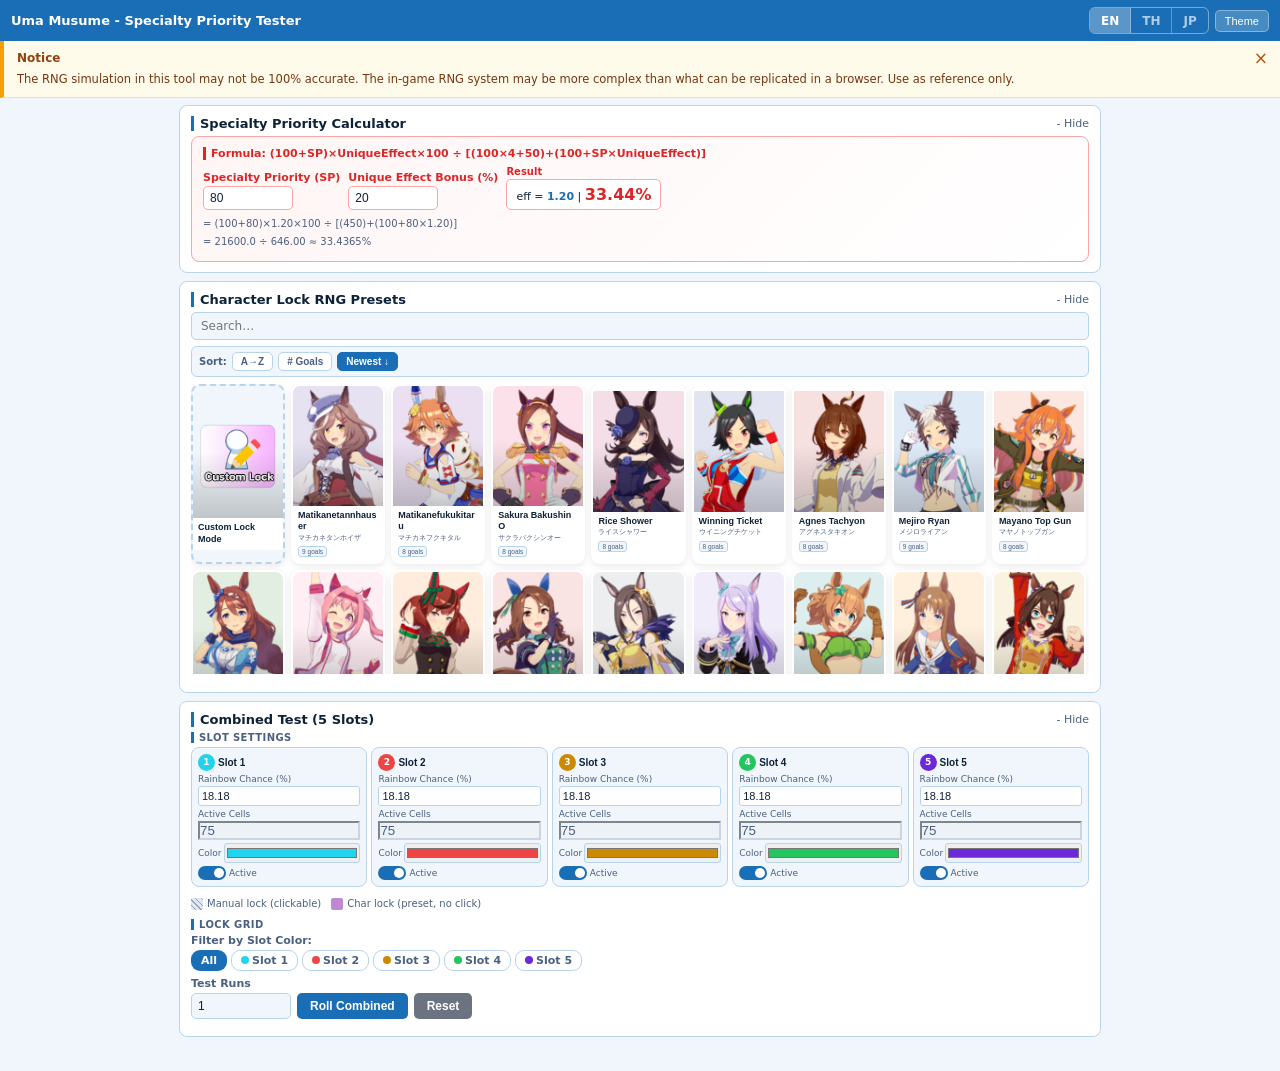
==== index.html @ 3589c955 "Update index.html" ====
<!DOCTYPE html>
<html lang="en">
<head>
<meta charset="UTF-8">
<meta name="viewport" content="width=device-width,initial-scale=1,maximum-scale=1">
<title>Uma Musume - Specialty Priority Tester</title>
<link rel="icon" type="image/png" href="Favicon.png">
<link rel="stylesheet" href="style.css">
</head>
<body>
<div class="tt" id="tt"></div>
<div class="tb">
  <span class="tb-title" data-i18n="appTitle">Uma Musume - Specialty Priority Tester</span>
  <div class="ltabs">
    <div class="ltab on" onclick="setLang('EN')">EN</div>
    <div class="ltab" onclick="setLang('TH')">TH</div>
    <div class="ltab" onclick="setLang('JP')">JP</div>
  </div>
  <button class="tbtn" onclick="toggleTP()">Theme</button>
</div>
<div id="notice" class="notice">
  <span class="notice-x" onclick="closeNotice()">×</span>
  <div class="notice-ttl" data-i18n="warnTitle">Notice</div>
  <div data-i18n="warnBody">…</div>
</div>
<div class="tp" id="tp">
  <div style="font-size:10px;font-weight:700;color:var(--tx2);width:100%">Color Theme</div>
  <div class="tlbl" onclick="applyTheme('blue')"><div class="sw" style="background:#1a6eb5"></div>Blue</div>
  <div class="tlbl" onclick="applyTheme('pink')"><div class="sw" style="background:#c03070"></div>Pink</div>
  <div class="tlbl" onclick="applyTheme('green')"><div class="sw" style="background:#1a7a3c"></div>Green</div>
  <div class="tlbl" onclick="applyTheme('purple')"><div class="sw" style="background:#6a2eb5"></div>Purple</div>
  <div class="tlbl" onclick="applyTheme('orange')"><div class="sw" style="background:#b85c1a"></div>Orange</div>
  <div class="tlbl" onclick="applyTheme('dark')"><div class="sw" style="background:#2a2a3e"></div>Dark</div>
  <div style="display:flex;align-items:center;gap:4px;margin-left:6px">
    <span style="font-size:10px;color:var(--tx2)">Custom</span>
    <input type="color" id="ccolor" value="#1a6eb5" style="width:24px;height:19px;border:1px solid var(--bdr);border-radius:4px;cursor:pointer;padding:0" onchange="applyCustom(this.value)">
  </div>
</div>
<div class="wrap">

<!-- SP CALCULATOR -->
<div class="card">
  <div class="sh" onclick="toggleSec('sp')">
    <span class="st" data-i18n="spCardTitle">Specialty Priority Calculator</span>
    <span class="sa" id="sp-arr">- Hide</span>
  </div>
  <div id="sp-body">
    <div class="sp-box">
      <div class="sp-ttl" data-i18n="spFormula">Formula…</div>
      <div class="sp-row">
        <div class="spf"><label data-i18n="spLblSP">SP</label><input type="number" id="spv" value="80" min="0" max="200" oninput="calcSP();savePrefs()"></div>
        <div class="spf"><label data-i18n="spLblUE">UE%</label><input type="number" id="uev" value="20" min="0" max="100" oninput="calcSP();savePrefs()"></div>
        <div><div style="font-size:10px;color:#dc2626;font-weight:600;margin-bottom:2px" data-i18n="spLblRes">Result</div><div class="sp-res" id="sp-res">—</div></div>
      </div>
      <div class="sp-steps" id="sp-steps"></div>
    </div>
  </div>
</div>

<!-- CHARACTER LOCK RNG PRESETS -->
<div class="card">
  <div class="sh" onclick="toggleSec('pr')">
    <span class="st" data-i18n="presetTitle">Character Lock RNG Presets</span>
    <span class="sa" id="pr-arr">- Hide</span>
  </div>
  <div id="pr-body">
    <input class="srch" id="csrch" type="text" placeholder="Search…" oninput="filterC(this.value)">
    <!-- Sort bar -->
    <div class="sort-bar" id="sortbar"></div>
    <div class="cgrid" id="cgrid"></div>
    <div id="pdet" class="pdet hidden">
      <div class="pbnr" id="pbnr">
        <div class="pbnr-bg" id="pbnr-bg"></div>
        <img id="pbnr-img" src="" alt="">
        <div class="pbnr-overlay"></div>
        <div class="pbnr-text"><span class="pbnr-kn" id="pbnr-kn"></span><span class="pbnr-en" id="pbnr-en"></span></div>
      </div>
      <div class="pleg">
        <div class="pleg-i"><div class="pleg-d" style="background:#f59e0b"></div><span data-i18n="grJ">Jr</span></div>
        <div class="pleg-i"><div class="pleg-d" style="background:#10b981"></div><span data-i18n="grC">Cl</span></div>
        <div class="pleg-i"><div class="pleg-d" style="background:#6b63e6"></div><span data-i18n="grS">Sr</span></div>
      </div>
      <div class="pdet-name" id="pd-n"></div>
      <div class="pdet-kana" id="pd-k"></div>
      <div class="glist" id="pd-g"></div>
      <!-- custom hint -->
      <div class="custom-hint" id="custom-hint" data-i18n="customHint">Click cells in the calendar below to manually select locks. Click Apply when done.</div>
      <button class="papp" id="pd-app" onclick="applyOrCustom()" data-i18n="presetApply">Apply → Lock Goals</button>
    </div>
  </div>
</div>

<!-- COMBINED TEST -->
<div class="card">
  <div class="sh" onclick="toggleSec('s2')">
    <span class="st" data-i18n="s2Title">Combined Test (5 Slots)</span>
    <span class="sa" id="s2-arr">- Hide</span>
  </div>
  <div id="s2-body">
    <div class="mini-ttl" style="margin-bottom:4px" data-i18n="slotSettings">Slot Settings</div>
    <div class="sgrid" id="scfg"></div>
    <!-- Lock legend -->
    <div class="lock-legend" id="locklegend">
      <div class="lock-legend-i"><div class="ll-box" style="background:repeating-linear-gradient(45deg,#e2e8f0,#e2e8f0 3px,#94a3b8 3px,#94a3b8 4px)"></div><span data-i18n="legendManual">Manual lock</span></div>
      <div class="lock-legend-i"><div class="ll-box" style="background:#a058c0;border:2px solid #a058c0;opacity:.7"></div><span data-i18n="legendChar">Char lock (preset)</span></div>
    </div>
    <!-- Grid always visible (no roll needed to see locks) -->
    <div class="mini-ttl" style="margin-bottom:4px" data-i18n="lockGridTitle">Lock Grid</div>
    <div id="sg-inline"></div>
    <div class="eye-wrap" id="ewrap"><div class="eye-lbl" data-i18n="eyeLbl">Filter by Slot Color:</div><div class="eye-row" id="erow"></div></div>
    <div class="srow" style="margin-bottom:7px">
      <div class="fl"><label data-i18n="lblRuns">Test Runs</label>
        <select id="s2runs"><option value="1">1</option><option value="10">10</option><option value="100">100</option></select></div>
      <button class="btn" onclick="runCombined()" data-i18n="btnRollC">Roll Combined</button>
      <button class="btn grey" onclick="resetCombined()" data-i18n="btnReset">Reset</button>
    </div>
    <div class="hold-hint" data-i18n="holdHint">Hold a cell to see details</div>
    <div class="pw" id="s2pw"><div class="pt" id="s2pt"></div><div class="pb"><div class="pf" id="s2pf"></div></div></div>
    <div id="s2preview"></div>
    <div id="s2out"></div>
    <div id="s2sum" style="display:none;margin-top:6px">
      <div class="mini-ttl" style="margin-bottom:4px" data-i18n="slotSumTitle">Per-Slot Summary</div>
      <table class="stbl"><thead><tr><th>Slot</th><th data-i18n="lbRb">RB</th><th data-i18n="lbOt">Other</th><th data-i18n="lbNo">None</th><th data-i18n="lbTot">Total</th></tr></thead>
        <tbody id="s2stbody"></tbody></table>
      <div class="mini-ttl" style="margin-bottom:4px" data-i18n="grandTotal">Grand Total</div>
      <div class="smrow" id="s2grand"></div>
    </div>
    <div id="s2sim" style="display:none;margin-top:6px">
      <div class="sh" onclick="toggleSec('s2s')">
        <span class="st" data-i18n="simTitle">10,000-Run Simulation</span>
        <span class="sa" id="s2s-arr">+ Show</span>
      </div>
      <div id="s2s-body" class="hidden">
        <div class="stt" id="s2stabs"></div>
        <table class="sim-tbl"><thead><tr><th data-i18n="lbRb">Rainbow</th><th data-i18n="thCount">Count</th><th>%</th><th data-i18n="thBar">Bar</th></tr></thead>
        <tbody id="s2simtbody"></tbody></table>
      </div>
    </div>
  </div>
</div>

</div>
<script src="app.js"></script>
</body>
</html>
---- style.css ----
:root{--c2:#1a6eb5;--c4:#0d4f8a;--c3:#d0e8f7;--bg:#f0f6fc;--sur:#fff;--bdr:#b8d4ed;--tx:#0d2137;--tx2:#4a6080;--r:8px}
*{box-sizing:border-box;margin:0;padding:0}
body{font-family:"Segoe UI",system-ui,sans-serif;color:var(--tx);font-size:14px;background:var(--bg);min-height:100vh}
.tb{background:var(--c2);color:#fff;padding:7px 11px;display:flex;align-items:center;gap:6px;position:sticky;top:0;z-index:200}
.tb-title{font-size:13px;font-weight:700;flex:1;min-width:0;overflow:hidden;white-space:nowrap;text-overflow:ellipsis}
.ltabs{display:flex;border-radius:6px;overflow:hidden;border:1.5px solid rgba(255,255,255,.4);flex-shrink:0;height:27px}
.ltab{padding:0 11px;cursor:pointer;font-size:12px;font-weight:700;color:rgba(255,255,255,.65);display:flex;align-items:center;border-right:1px solid rgba(255,255,255,.3);transition:all .12s;user-select:none;-webkit-tap-highlight-color:transparent}
.ltab:last-child{border-right:none}.ltab.on{background:rgba(255,255,255,.28);color:#fff}
.ltab:hover:not(.on){background:rgba(255,255,255,.12);color:#fff}
.tbtn{background:rgba(255,255,255,.2);border:1px solid rgba(255,255,255,.35);color:#fff;border-radius:5px;padding:4px 9px;cursor:pointer;font-size:11px;white-space:nowrap;flex-shrink:0}
.notice{background:#fffbeb;border-left:4px solid #f59e0b;border-bottom:1px solid #fde68a;padding:8px 34px 8px 13px;font-size:11.5px;color:#78350f;line-height:1.6;position:relative}
.notice-ttl{font-weight:700;color:#92400e;margin-bottom:2px;font-size:12px}
.notice-x{position:absolute;top:6px;right:9px;cursor:pointer;font-size:17px;color:#b45309;line-height:1;padding:3px}
.tp{display:none;background:var(--sur);border:1px solid var(--bdr);border-radius:var(--r);padding:8px 11px;margin:5px 8px;flex-wrap:wrap;gap:6px;align-items:center}
.tp.open{display:flex}
.sw{width:21px;height:21px;border-radius:50%;cursor:pointer;border:2px solid transparent;transition:.12s}
.sw:hover{border-color:var(--tx);transform:scale(1.12)}
.tlbl{font-size:10px;color:var(--tx2);display:flex;flex-direction:column;align-items:center;gap:2px;cursor:pointer}
.wrap{padding:7px 9px 26px;max-width:940px;margin:0 auto}
.card{background:var(--sur);border:1px solid var(--bdr);border-radius:var(--r);padding:10px 11px;margin-bottom:8px}
.sh{display:flex;align-items:center;cursor:pointer;gap:5px;padding-bottom:5px;-webkit-tap-highlight-color:transparent}
.st{font-size:13px;font-weight:700;color:var(--tx);flex:1;border-left:3px solid var(--c2);padding-left:6px}
.sa{font-size:11px;color:var(--tx2);user-select:none;white-space:nowrap;flex-shrink:0}
.hidden{display:none!important}
.mini-ttl{font-size:10px;font-weight:700;color:var(--tx2);letter-spacing:.4px;text-transform:uppercase;margin-bottom:4px;border-left:3px solid var(--c2);padding-left:5px}
.srow{display:flex;gap:6px;flex-wrap:wrap;align-items:flex-end}
.fl{display:flex;flex-direction:column;gap:3px;min-width:0}
.fl label{font-size:11px;color:var(--tx2);font-weight:600;white-space:nowrap}
.fl input,.fl select{border:1px solid var(--bdr);border-radius:5px;padding:5px 6px;font-size:12px;color:var(--tx);background:var(--bg);outline:none;width:100px;min-width:0;-webkit-appearance:none}
.fl input[readonly]{background:#edf2f7;color:var(--tx2);border-color:#cbd5e0}
.fl input:focus,.fl select:focus{border-color:var(--c2)}
.btn{background:var(--c2);color:#fff;border:none;border-radius:5px;padding:6px 13px;font-size:12px;font-weight:700;cursor:pointer;white-space:nowrap;touch-action:manipulation;-webkit-tap-highlight-color:transparent}
.btn:hover{background:var(--c4)}.btn:active{transform:scale(.97)}
.btn.grey{background:#6b7280}.btn.grey:hover{background:#4b5563}
.sp-box{background:linear-gradient(135deg,#fff5f5,#fff);border:1.5px solid #fca5a5;border-radius:var(--r);padding:10px 11px}
.sp-ttl{font-size:11px;font-weight:700;color:#dc2626;margin-bottom:6px;border-left:3px solid #dc2626;padding-left:5px}
.sp-row{display:flex;gap:8px;flex-wrap:wrap;align-items:flex-end;margin-bottom:5px}
.spf label{font-size:11px;color:#dc2626;font-weight:600;display:block;margin-bottom:2px}
.spf input{border:1.5px solid #fca5a5;border-radius:5px;padding:4px 6px;font-size:12px;color:var(--tx);background:#fff;width:90px;outline:none}
.sp-res{background:#fff;border:1.5px solid #fca5a5;border-radius:5px;padding:5px 9px;font-size:11px}
.sp-pct{font-size:16px;font-weight:700;color:#dc2626}
.sp-steps{font-size:10px;color:var(--tx2);line-height:1.8;margin-top:3px;white-space:pre-line}
.gtabs{display:flex;margin-bottom:7px;border-radius:5px;overflow:hidden;border:2px solid var(--c2)}
.gtab{flex:1;padding:6px 3px;text-align:center;cursor:pointer;font-size:11px;font-weight:700;color:var(--c2);background:#fff;border-right:2px solid var(--c2);transition:background .12s,color .12s;user-select:none;touch-action:manipulation;-webkit-tap-highlight-color:transparent}
.gtab:last-child{border-right:none}.gtab.on{background:var(--c2);color:#fff}
.gtab:not(.on):hover{background:var(--c3)}
.gpanel{display:none}.gpanel.on{display:block}
.rgrid{display:grid;gap:3px;margin-bottom:4px}
/* ── CELLS ── */
.cell{position:relative;border:1.5px solid var(--bdr);border-radius:4px;background:var(--sur);display:flex;flex-direction:column;align-items:center;justify-content:flex-end;padding:3px 2px;min-height:48px;transition:border-color .12s,opacity .15s;user-select:none;touch-action:manipulation;-webkit-tap-highlight-color:transparent}
/* manual lock (hatched) */
.cell.locked{background:repeating-linear-gradient(45deg,var(--bg),var(--bg) 3px,var(--bdr) 3px,var(--bdr) 4px);opacity:.4}
/* char-lock: colored border, semi-transparent bg, NO click to unlock */
.cell.char-locked{opacity:1;cursor:default}
.cell.sm.char-locked:hover{border-color:var(--char-col,#888)!important}
.cell.rl .drow{opacity:.2}.cell.rl{border:2px dashed #ef4444}.cell.rl .cx{display:block}
.cell.sm{cursor:pointer}.cell.sm:hover{border-color:var(--c2)}.cell.sm.locked:hover{border-color:#ef4444}
.cell.rm{cursor:pointer}.cell.rm:hover:not(.locked):not(.char-locked){border-color:#ef4444;opacity:.8}
.dot{width:10px;height:10px;border-radius:50%;flex-shrink:0}
.drow{display:flex;flex-wrap:wrap;justify-content:center;align-items:center;gap:2px;width:100%;min-height:15px;padding:0 2px;margin-bottom:2px}
.drow.many .dot{width:7px;height:7px}
.clbl{font-size:7px;color:var(--tx2);text-align:center;line-height:1.2;width:100%;font-weight:500}
.cx{position:absolute;top:1px;right:2px;font-size:7px;font-weight:700;color:#ef4444;display:none}
.cell.locked .cx{display:block;color:#ef4444}
.cell.char-locked .cx{display:block;background:var(--char-col,#888);color:#fff;border-radius:2px;padding:0 2px;font-size:6px;top:1px;right:1px}
.tt{position:fixed;z-index:9999;background:rgba(8,18,38,.94);color:#fff;border-radius:8px;padding:8px 11px;font-size:11px;line-height:1.7;pointer-events:none;visibility:hidden;opacity:0;transition:opacity .08s;max-width:210px;box-shadow:0 4px 16px rgba(0,0,0,.4);border:1px solid rgba(255,255,255,.12)}
.tt.on{visibility:visible;opacity:1}
.tt-m{font-size:12px;font-weight:700;color:#7dd3fc;margin-bottom:4px}
.tt-r{display:flex;align-items:center;gap:5px;margin-bottom:3px}
.tt-d{width:8px;height:8px;border-radius:50%;flex-shrink:0}
.tt-n{color:#94a3b8;font-style:italic;font-size:10px;margin-top:2px}
.eye-wrap{margin-bottom:6px;display:none}
.eye-lbl{font-size:11px;color:var(--tx2);font-weight:600;margin-bottom:3px}
.eye-row{display:flex;gap:4px;flex-wrap:wrap}
.ebtn{display:flex;align-items:center;gap:3px;padding:3px 9px;border-radius:9px;border:1.5px solid var(--bdr);background:var(--sur);cursor:pointer;font-size:11px;font-weight:600;color:var(--tx2);transition:.15s;user-select:none;touch-action:manipulation}
.ebtn:not(.on):hover{background:var(--bg)}.ebtn.on{border-color:transparent!important;color:#fff!important}
.edot{width:8px;height:8px;border-radius:50%;flex-shrink:0}
.sgrid{display:grid;grid-template-columns:repeat(5,1fr);gap:4px;margin-bottom:7px}
.sc{background:var(--bg);border:1px solid var(--bdr);border-radius:var(--r);padding:6px;min-width:0}
.sch{display:flex;align-items:center;gap:3px;margin-bottom:3px}
.snum{width:17px;height:17px;border-radius:50%;color:#fff;display:flex;align-items:center;justify-content:center;font-size:9px;font-weight:700;flex-shrink:0}
.sch input{border:none;background:none;font-size:10px;font-weight:700;color:var(--tx);outline:none;flex:1;min-width:0;width:0}
.sf{display:flex;flex-direction:column;gap:2px;margin-bottom:3px}
.sf label{font-size:9px;color:var(--tx2)}
.sf input[type=number]{border:1px solid var(--bdr);border-radius:3px;padding:3px;font-size:11px;background:var(--sur);width:100%;outline:none;color:var(--tx)}
.sf input[readonly]{background:#edf2f7;color:var(--tx2);border-color:#cbd5e0}
.cpick{border:1px solid var(--bdr);border-radius:3px;cursor:pointer;padding:0;width:100%;height:20px}
.trow{display:flex;align-items:center;gap:3px;margin-top:3px}
.trow label{font-size:9px;color:var(--tx2)}
.tog{width:28px;height:14px;background:var(--bdr);border-radius:7px;position:relative;cursor:pointer;transition:.15s;flex-shrink:0;touch-action:manipulation}
.tog.on{background:var(--c2)}.tog::after{content:"";position:absolute;width:10px;height:10px;background:#fff;border-radius:50%;top:2px;left:2px;transition:.15s}.tog.on::after{left:16px}
.smrow{display:flex;gap:5px;flex-wrap:wrap}
.smbox{flex:1;min-width:55px;background:var(--bg);border:1px solid var(--bdr);border-radius:5px;padding:5px 7px;text-align:center}
.smval{font-size:17px;font-weight:700;color:var(--c2)}
.smlbl{font-size:9px;color:var(--tx2);margin-top:1px;line-height:1.3}
.stbl{width:100%;border-collapse:collapse;font-size:11px;margin-bottom:4px}
.stbl th{background:var(--bg);color:var(--tx2);font-weight:700;padding:3px 5px;text-align:center;border-bottom:1px solid var(--bdr);font-size:10px}
.stbl td{padding:3px 5px;text-align:center;border-bottom:1px solid var(--c3)}
.sdot{display:inline-block;width:8px;height:8px;border-radius:50%;margin-right:3px;vertical-align:middle}
.stt{display:flex;gap:3px;flex-wrap:wrap;margin-bottom:6px}
.stab{padding:3px 9px;border-radius:9px;border:1.5px solid var(--bdr);background:var(--bg);cursor:pointer;font-size:11px;font-weight:600;color:var(--tx2);display:flex;align-items:center;gap:3px;transition:.15s;touch-action:manipulation}
.stab .td{width:8px;height:8px;border-radius:50%;flex-shrink:0}
.sim-tbl{width:100%;border-collapse:collapse;font-size:11px;margin-top:3px}
.sim-tbl th{background:var(--bg);color:var(--tx2);font-weight:700;padding:3px 5px;text-align:center;border-bottom:1px solid var(--bdr)}
.sim-tbl td{padding:2px 5px;text-align:center;border-bottom:1px solid var(--c3)}
.bar{height:10px;border-radius:2px;display:inline-block;min-width:2px}
.rb{background:var(--sur);border:1px solid var(--bdr);border-radius:var(--r);margin-bottom:5px}
.rh{display:flex;align-items:center;padding:6px 9px;cursor:pointer;gap:5px;flex-wrap:wrap;-webkit-tap-highlight-color:transparent}
.rht{font-size:11px;font-weight:700;flex-shrink:0}
.rhs{font-size:10px;color:var(--tx2);flex:1;min-width:0}
.rbody{padding:7px 9px}
.rhint{font-size:10px;color:var(--tx2);background:var(--bg);border:1px solid var(--bdr);border-radius:4px;padding:3px 7px;display:inline-block;margin-bottom:5px}
.pw{margin-top:4px;display:none}
.pt{font-size:10px;color:var(--tx2);margin-bottom:2px}
.pb{height:4px;background:var(--c3);border-radius:2px;overflow:hidden}
.pf{height:100%;background:var(--c2);width:0;transition:width .08s}
.hold-hint{display:none;font-size:10px;color:var(--tx2);background:var(--bg);border:1px solid var(--bdr);border-radius:4px;padding:3px 9px;margin-bottom:5px;text-align:center}
@media(hover:none){.hold-hint{display:block}}
@media(max-width:620px){.sgrid{grid-template-columns:repeat(3,1fr)}}
@media(max-width:430px){.sgrid{grid-template-columns:repeat(2,1fr)}.srow{gap:5px}.btn{padding:5px 9px;font-size:11px}.fl input,.fl select{width:84px}.ltab{padding:0 8px;font-size:11px}.tb{padding:6px 8px;gap:4px}.tb-title{font-size:11px}}
@media(max-width:340px){.fl input,.fl select{width:72px}.spf input{width:78px}}

/* ── PRESET PANEL ── */
.srch{width:100%;border:1px solid var(--bdr);border-radius:5px;padding:6px 9px;font-size:12px;color:var(--tx);background:var(--bg);outline:none;margin-bottom:6px;font-family:inherit}
.srch:focus{border-color:var(--c2)}

/* ── SORT BAR ── */
.sort-bar{display:flex;gap:5px;flex-wrap:wrap;align-items:center;margin-bottom:7px;padding:5px 7px;background:var(--bg);border:1px solid var(--bdr);border-radius:6px}
.sort-lbl{font-size:10px;color:var(--tx2);font-weight:600;flex-shrink:0}
.sort-btn{padding:3px 8px;border-radius:5px;border:1.5px solid var(--bdr);background:var(--sur);cursor:pointer;font-size:10px;font-weight:600;color:var(--tx2);display:flex;align-items:center;gap:3px;transition:.12s;user-select:none;-webkit-tap-highlight-color:transparent}
.sort-btn.on{background:var(--c2);border-color:var(--c2);color:#fff}
.sort-btn:not(.on):hover{border-color:var(--c2);color:var(--c2)}
.sort-dir{font-size:9px}

/* ── CHARACTER GRID ── */
.cgrid{display:grid;grid-template-columns:repeat(auto-fill,minmax(88px,1fr));gap:6px;max-height:290px;overflow-y:auto;margin-bottom:8px;padding-right:3px}
.cgrid::-webkit-scrollbar{width:3px}.cgrid::-webkit-scrollbar-thumb{background:var(--bdr);border-radius:2px}
.cbtn{position:relative;border:2.5px solid transparent;border-radius:9px;padding:0;cursor:pointer;text-align:left;transition:transform .13s,box-shadow .13s,border-color .13s;-webkit-tap-highlight-color:transparent;overflow:hidden;background:var(--sur);box-shadow:0 2px 6px rgba(0,0,0,.09)}
.cbtn:hover{transform:translateY(-2px);box-shadow:0 5px 14px rgba(0,0,0,.15)}
.cbtn.on{box-shadow:0 0 0 3px var(--c2),0 3px 12px rgba(0,0,0,.18)}
/* custom-lock button */
.cbtn.custom-mode{border-style:dashed;border-color:var(--bdr);background:var(--bg)}
.cbtn.custom-mode:hover{border-color:var(--c2);border-style:solid}
.cbtn.custom-mode.on{border-style:solid}
.cbtn-imgwrap{width:100%;aspect-ratio:3/4;overflow:hidden;display:block;position:relative;background:var(--bg)}
.cbtn-img{width:100%;height:100%;object-fit:cover;object-position:top center;display:block}
.cbtn-img.img-err{display:none}
.cbtn-ph{position:absolute;inset:0;display:flex;align-items:center;justify-content:center;font-size:26px;opacity:.35}
.cbtn-imgwrap::after{content:"";position:absolute;inset:0;background:linear-gradient(to top,rgba(0,0,0,.2) 0%,transparent 55%);pointer-events:none}
.cbtn-info{padding:4px 5px 5px;position:relative;background:var(--sur)}
.cbtn-name{font-size:9px;font-weight:700;color:var(--tx);line-height:1.3;word-break:break-word}
.cbtn-kana{font-size:7px;color:var(--tx2);margin-top:1px;line-height:1.2}
.cbtn-tag{display:inline-block;font-size:6.5px;background:var(--bg);border-radius:3px;padding:1px 3px;margin-top:2px;color:var(--tx2);border:1px solid var(--bdr)}
.cbtn.on .cbtn-name{color:var(--c2)}

/* custom lock custom image */
.cbtn-custom-img{width:100%;aspect-ratio:3/4;object-fit:contain;display:block;padding:8px;opacity:.7}

/* ── PRESET DETAIL ── */
.pdet{padding-top:8px;border-top:1px solid var(--bdr);margin-top:4px}
.pdet-name{font-size:13px;font-weight:700;margin-bottom:1px}
.pdet-kana{font-size:10px;color:var(--tx2);margin-bottom:8px}
.glist{display:flex;flex-direction:column;gap:3px;margin-bottom:8px}
.gi{display:flex;align-items:center;gap:5px;padding:4px 8px;border-radius:5px;background:var(--bg);border:1px solid var(--bdr)}
.gg{font-size:8.5px;font-weight:700;padding:2px 5px;border-radius:3px;color:#fff;flex-shrink:0;min-width:42px;text-align:center}
.gg.j{background:#f59e0b}.gg.c{background:#10b981}.gg.s{background:#6b63e6}
.gm{font-size:10px;font-weight:600;color:var(--tx2);width:60px;flex-shrink:0}
.gn{font-size:11px;font-weight:600;flex:1;min-width:0}
.pleg{display:flex;gap:8px;margin-bottom:6px;flex-wrap:wrap}
.pleg-i{display:flex;align-items:center;gap:3px;font-size:9px;color:var(--tx2)}
.pleg-d{width:7px;height:7px;border-radius:50%}
.papp{width:100%;background:var(--c2);color:#fff;border:none;border-radius:5px;padding:7px 0;font-size:12px;font-weight:700;cursor:pointer;transition:background .12s;font-family:inherit;margin-bottom:4px}
.papp:hover{background:var(--c4)}.papp:active{transform:scale(.98)}
/* custom mode instruction */
.custom-hint{font-size:10px;color:var(--tx2);background:var(--c3);border:1px solid var(--bdr);border-radius:5px;padding:5px 9px;margin-bottom:6px;display:none}
.custom-hint.on{display:block}

/* ── BANNER ── */
.pbnr{width:100%;height:110px;border-radius:10px;overflow:hidden;margin-bottom:10px;position:relative;display:none;border:2px solid transparent}
.pbnr.on{display:block}
.pbnr-bg{position:absolute;inset:0;z-index:0}
.pbnr img{position:absolute;right:0;top:0;height:100%;width:auto;max-width:55%;object-fit:cover;object-position:top center;z-index:1;display:block}
.pbnr-overlay{position:absolute;inset:0;z-index:2;background:linear-gradient(to right,rgba(0,0,0,.55) 0%,rgba(0,0,0,.2) 55%,transparent 100%)}
.pbnr-text{position:absolute;left:10px;top:50%;transform:translateY(-50%);z-index:3;color:#fff}
.pbnr-en{font-size:15px;font-weight:800;text-shadow:0 1px 5px rgba(0,0,0,.6);line-height:1.2}
.pbnr-kn{font-size:9px;font-weight:500;opacity:.85;display:block;margin-top:2px}

/* ── RESULT LOCK STATUS in calendar (char-locked = colored cell) ── */
.cell.char-locked{border-width:2px!important;opacity:1!important}
.cell.char-locked .drow{opacity:1!important}

/* ── LOCK LEGEND ── */
.lock-legend{display:flex;gap:10px;flex-wrap:wrap;font-size:10px;color:var(--tx2);margin-bottom:5px;padding:4px 0}
.lock-legend-i{display:flex;align-items:center;gap:4px}
.ll-box{width:12px;height:12px;border-radius:2px;flex-shrink:0}

@media(max-width:480px){
  .cgrid{grid-template-columns:repeat(3,1fr)}
  .pbnr{height:90px}
  .pbnr-en{font-size:13px}
}

/* ── CELL CHAR IMAGES ── */
.cell-chars{display:flex;flex-direction:row;align-items:center;width:100%;height:100%;position:absolute;top:0;left:0;padding:3px 4px;pointer-events:none;}
.cell-char-wrap{position:relative;width:36px;height:36px;flex-shrink:0;}
.cell-char-img{width:100%;height:100%;object-fit:cover;object-position:top center;border-radius:4px;display:block;}
.cell-char-dot{position:absolute;bottom:0;right:0;width:7px;height:7px;border-radius:50%;border:1.5px solid #fff;}
.cell-race-name{font-size:10px;color:var(--tx);text-align:center;line-height:1.3;flex:1;word-break:break-word;font-weight:600;}
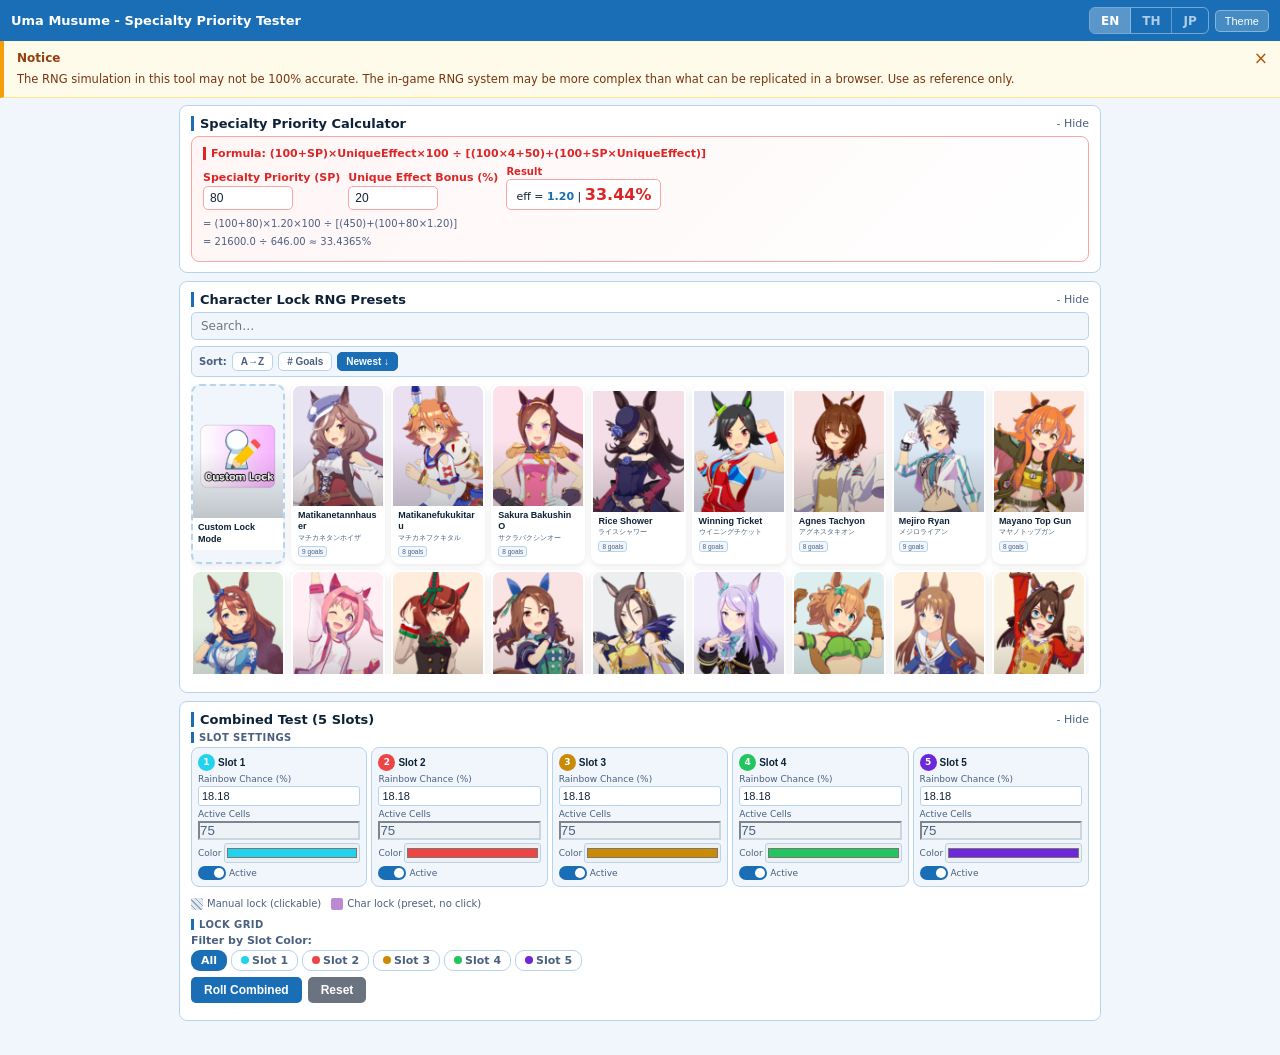
==== commit 1d37d51d: "Update index.html" ====
--- a/index.html
+++ b/index.html
@@ -109,8 +109,7 @@
     <div id="sg-inline"></div>
     <div class="eye-wrap" id="ewrap"><div class="eye-lbl" data-i18n="eyeLbl">Filter by Slot Color:</div><div class="eye-row" id="erow"></div></div>
     <div class="srow" style="margin-bottom:7px">
-      <div class="fl"><label data-i18n="lblRuns">Test Runs</label>
-        <select id="s2runs"><option value="1">1</option><option value="10">10</option><option value="100">100</option></select></div>
+
       <button class="btn" onclick="runCombined()" data-i18n="btnRollC">Roll Combined</button>
       <button class="btn grey" onclick="resetCombined()" data-i18n="btnReset">Reset</button>
     </div>
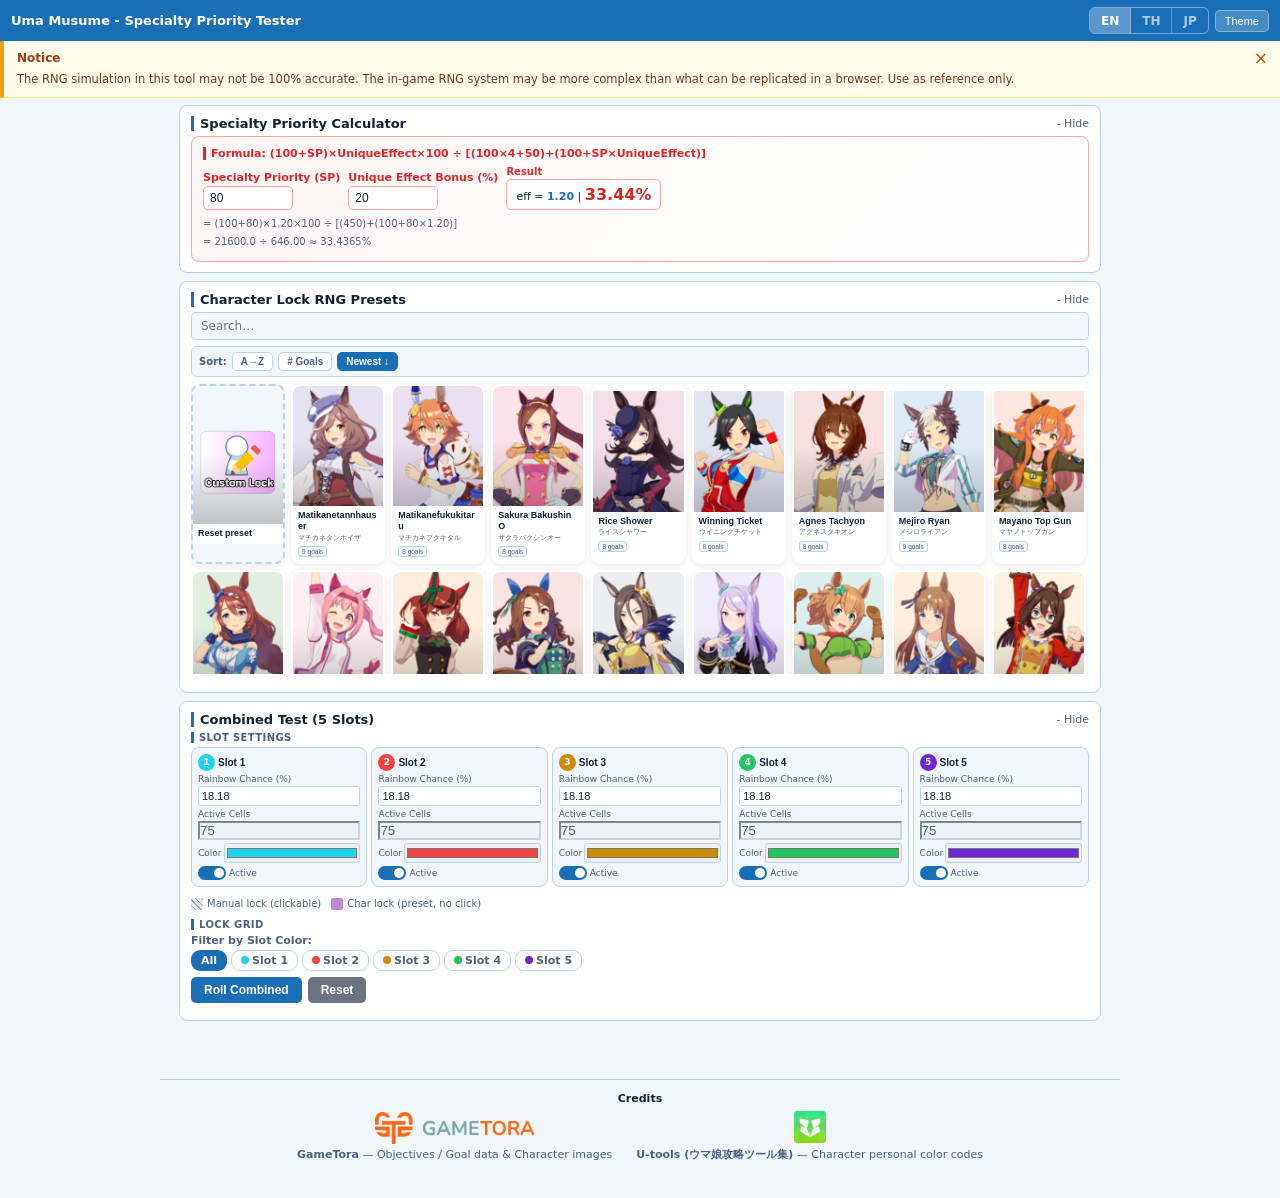
==== commit d57eed55: "Update index.html" ====
--- a/index.html
+++ b/index.html
@@ -140,5 +140,23 @@
 
 </div>
 <script src="app.js"></script>
+<div id="credits" style="margin:24px auto;max-width:960px;padding:12px 16px;border-top:1px solid var(--bdr);text-align:center;font-size:11px;color:var(--tx2);">
+  <div style="margin-bottom:6px;font-weight:600;color:var(--tx);">Credits</div>
+  <div style="display:flex;justify-content:center;align-items:center;gap:24px;flex-wrap:wrap;">
+    <div>
+      <a href="https://gametora.com/umamusume" target="_blank" rel="noopener" style="display:flex;flex-direction:column;align-items:center;gap:4px;text-decoration:none;color:var(--tx2);">
+        <img src="./umamusumebanner/gametora.png" alt="GameTora" style="height:32px;object-fit:contain;" onerror="this.style.display='none'">
+        <span><b>GameTora</b> — Objectives / Goal data &amp; Character images</span>
+      </a>
+    </div>
+    <div>
+      <a href="https://xn--gck1f423k.xn--1bvt37a.tools" target="_blank" rel="noopener" style="display:flex;flex-direction:column;align-items:center;gap:4px;text-decoration:none;color:var(--tx2);">
+        <img src="./umamusumebanner/utools.png" alt="U-tools" style="height:32px;object-fit:contain;" onerror="this.style.display='none'">
+        <span><b>U-tools (ウマ娘攻略ツール集)</b> — Character personal color codes</span>
+      </a>
+    </div>
+  </div>
+</div>
+
 </body>
 </html>
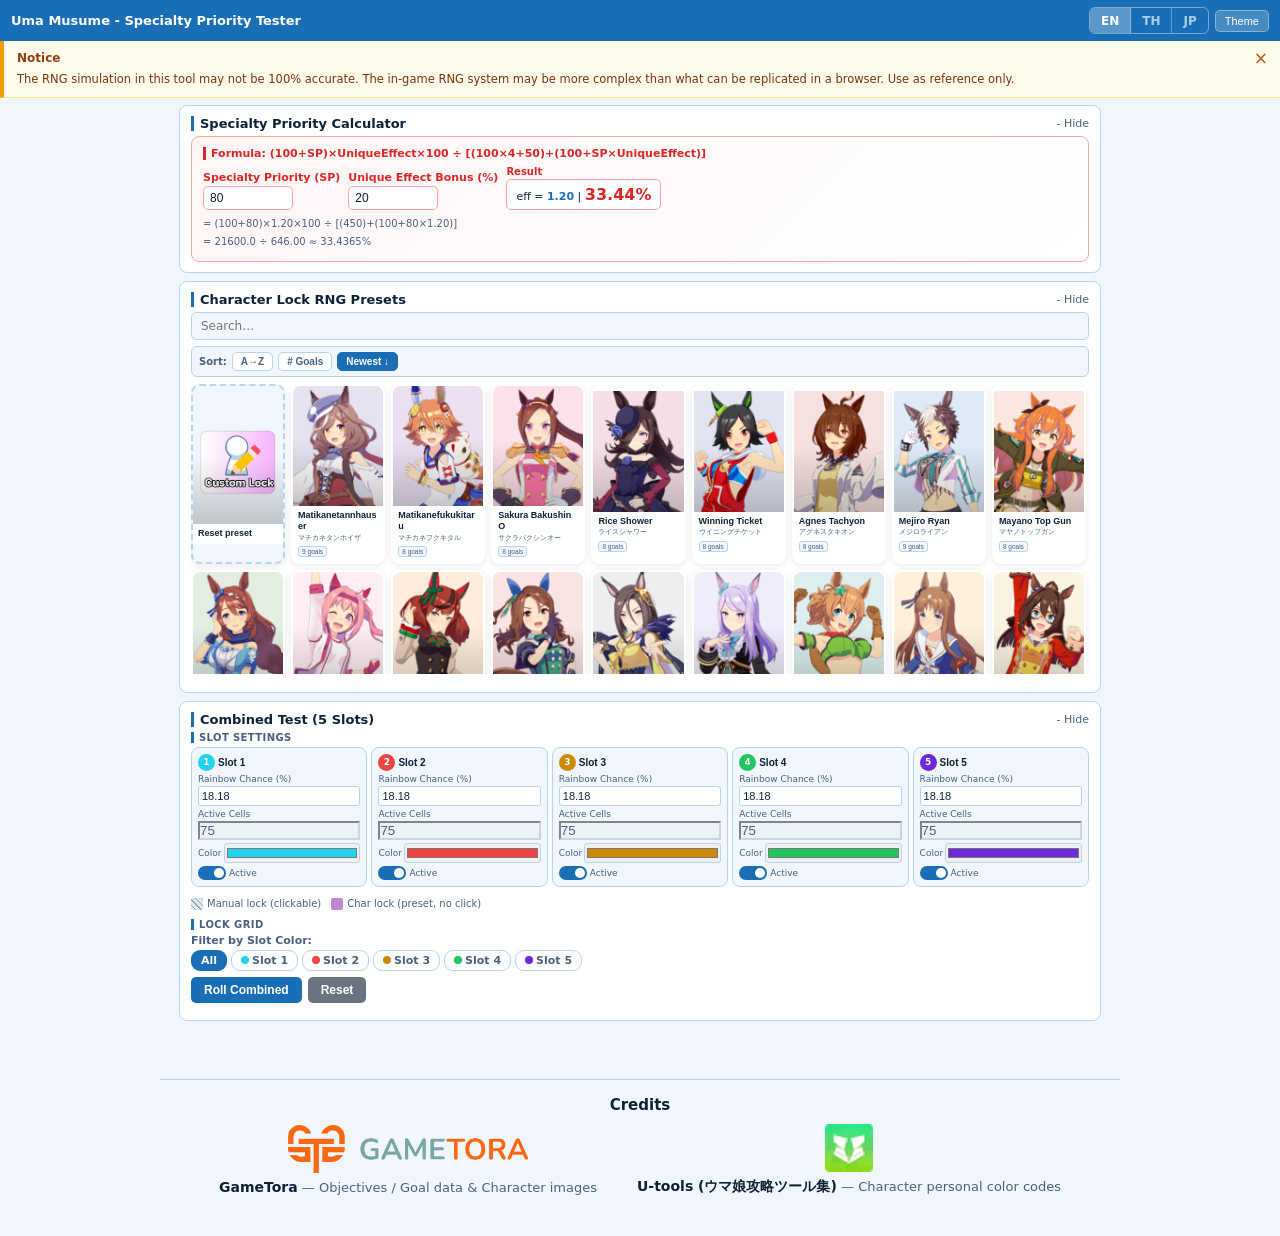
==== commit 2bac60ba: "Update index.html" ====
--- a/index.html
+++ b/index.html
@@ -140,19 +140,19 @@
 
 </div>
 <script src="app.js"></script>
-<div id="credits" style="margin:24px auto;max-width:960px;padding:12px 16px;border-top:1px solid var(--bdr);text-align:center;font-size:11px;color:var(--tx2);">
-  <div style="margin-bottom:6px;font-weight:600;color:var(--tx);">Credits</div>
-  <div style="display:flex;justify-content:center;align-items:center;gap:24px;flex-wrap:wrap;">
+<div id="credits" style="margin:24px auto;max-width:960px;padding:16px 16px;border-top:1px solid var(--bdr);text-align:center;font-size:13px;color:var(--tx2);">
+  <div style="margin-bottom:10px;font-weight:700;font-size:15px;color:var(--tx);">Credits</div>
+  <div style="display:flex;justify-content:center;align-items:center;gap:40px;flex-wrap:wrap;">
     <div>
-      <a href="https://gametora.com/umamusume" target="_blank" rel="noopener" style="display:flex;flex-direction:column;align-items:center;gap:4px;text-decoration:none;color:var(--tx2);">
-        <img src="./umamusumebanner/gametora.png" alt="GameTora" style="height:32px;object-fit:contain;" onerror="this.style.display='none'">
-        <span><b>GameTora</b> — Objectives / Goal data &amp; Character images</span>
+      <a href="https://gametora.com/umamusume" target="_blank" rel="noopener" style="display:flex;flex-direction:column;align-items:center;gap:6px;text-decoration:none;color:var(--tx2);">
+        <img src="./umamusumebanner/gametora.png" alt="GameTora" style="height:48px;object-fit:contain;" onerror="this.style.display='none'">
+        <span id="cr-gt-desc"><b style="font-size:14px;color:var(--tx)">GameTora</b> — Objectives / Goal data &amp; Character images</span>
       </a>
     </div>
     <div>
-      <a href="https://xn--gck1f423k.xn--1bvt37a.tools" target="_blank" rel="noopener" style="display:flex;flex-direction:column;align-items:center;gap:4px;text-decoration:none;color:var(--tx2);">
-        <img src="./umamusumebanner/utools.png" alt="U-tools" style="height:32px;object-fit:contain;" onerror="this.style.display='none'">
-        <span><b>U-tools (ウマ娘攻略ツール集)</b> — Character personal color codes</span>
+      <a href="https://xn--gck1f423k.xn--1bvt37a.tools" target="_blank" rel="noopener" style="display:flex;flex-direction:column;align-items:center;gap:6px;text-decoration:none;color:var(--tx2);">
+        <img src="./umamusumebanner/utools.png" alt="U-tools" style="height:48px;object-fit:contain;" onerror="this.style.display='none'">
+        <span id="cr-ut-desc"><b style="font-size:14px;color:var(--tx)">U-tools (ウマ娘攻略ツール集)</b> — Character personal color codes</span>
       </a>
     </div>
   </div>
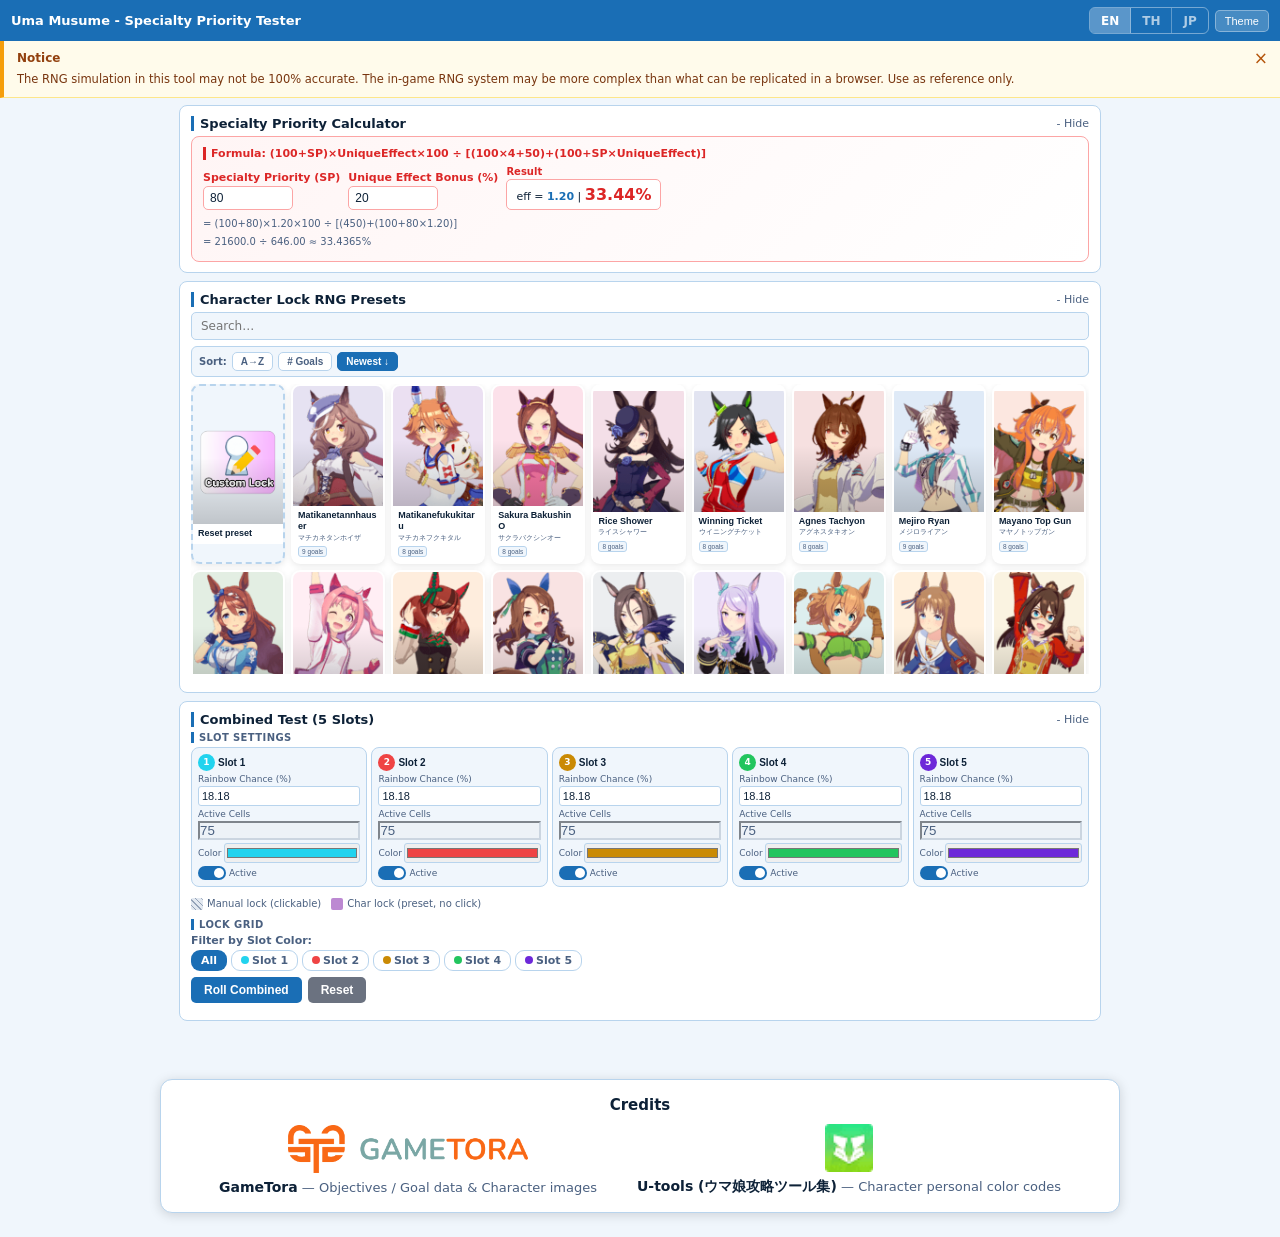
==== commit 31020d01: "Update index.html" ====
--- a/index.html
+++ b/index.html
@@ -140,7 +140,7 @@
 
 </div>
 <script src="app.js"></script>
-<div id="credits" style="margin:24px auto;max-width:960px;padding:16px 16px;border-top:1px solid var(--bdr);text-align:center;font-size:13px;color:var(--tx2);">
+<div id="credits" style="margin:24px auto;max-width:960px;padding:16px 20px;border-radius:12px;background:var(--sur);border:1px solid var(--bdr);box-shadow:0 2px 12px rgba(0,0,0,0.15);text-align:center;font-size:13px;color:var(--tx2);">
   <div style="margin-bottom:10px;font-weight:700;font-size:15px;color:var(--tx);">Credits</div>
   <div style="display:flex;justify-content:center;align-items:center;gap:40px;flex-wrap:wrap;">
     <div>
--- a/style.css
+++ b/style.css
@@ -1,6 +1,6 @@
 :root{--c2:#1a6eb5;--c4:#0d4f8a;--c3:#d0e8f7;--bg:#f0f6fc;--sur:#fff;--bdr:#b8d4ed;--tx:#0d2137;--tx2:#4a6080;--r:8px}
 *{box-sizing:border-box;margin:0;padding:0}
-body{font-family:"Segoe UI",system-ui,sans-serif;color:var(--tx);font-size:14px;background:var(--bg);min-height:100vh}
+body{font-family:"Segoe UI",system-ui,sans-serif;color:var(--tx);font-size:14px;background:var(--bg);background-image:url('./umamusumebanner/background.png');background-size:cover;background-attachment:fixed;background-position:center;min-height:100vh}
 .tb{background:var(--c2);color:#fff;padding:7px 11px;display:flex;align-items:center;gap:6px;position:sticky;top:0;z-index:200}
 .tb-title{font-size:13px;font-weight:700;flex:1;min-width:0;overflow:hidden;white-space:nowrap;text-overflow:ellipsis}
 .ltabs{display:flex;border-radius:6px;overflow:hidden;border:1.5px solid rgba(255,255,255,.4);flex-shrink:0;height:27px}
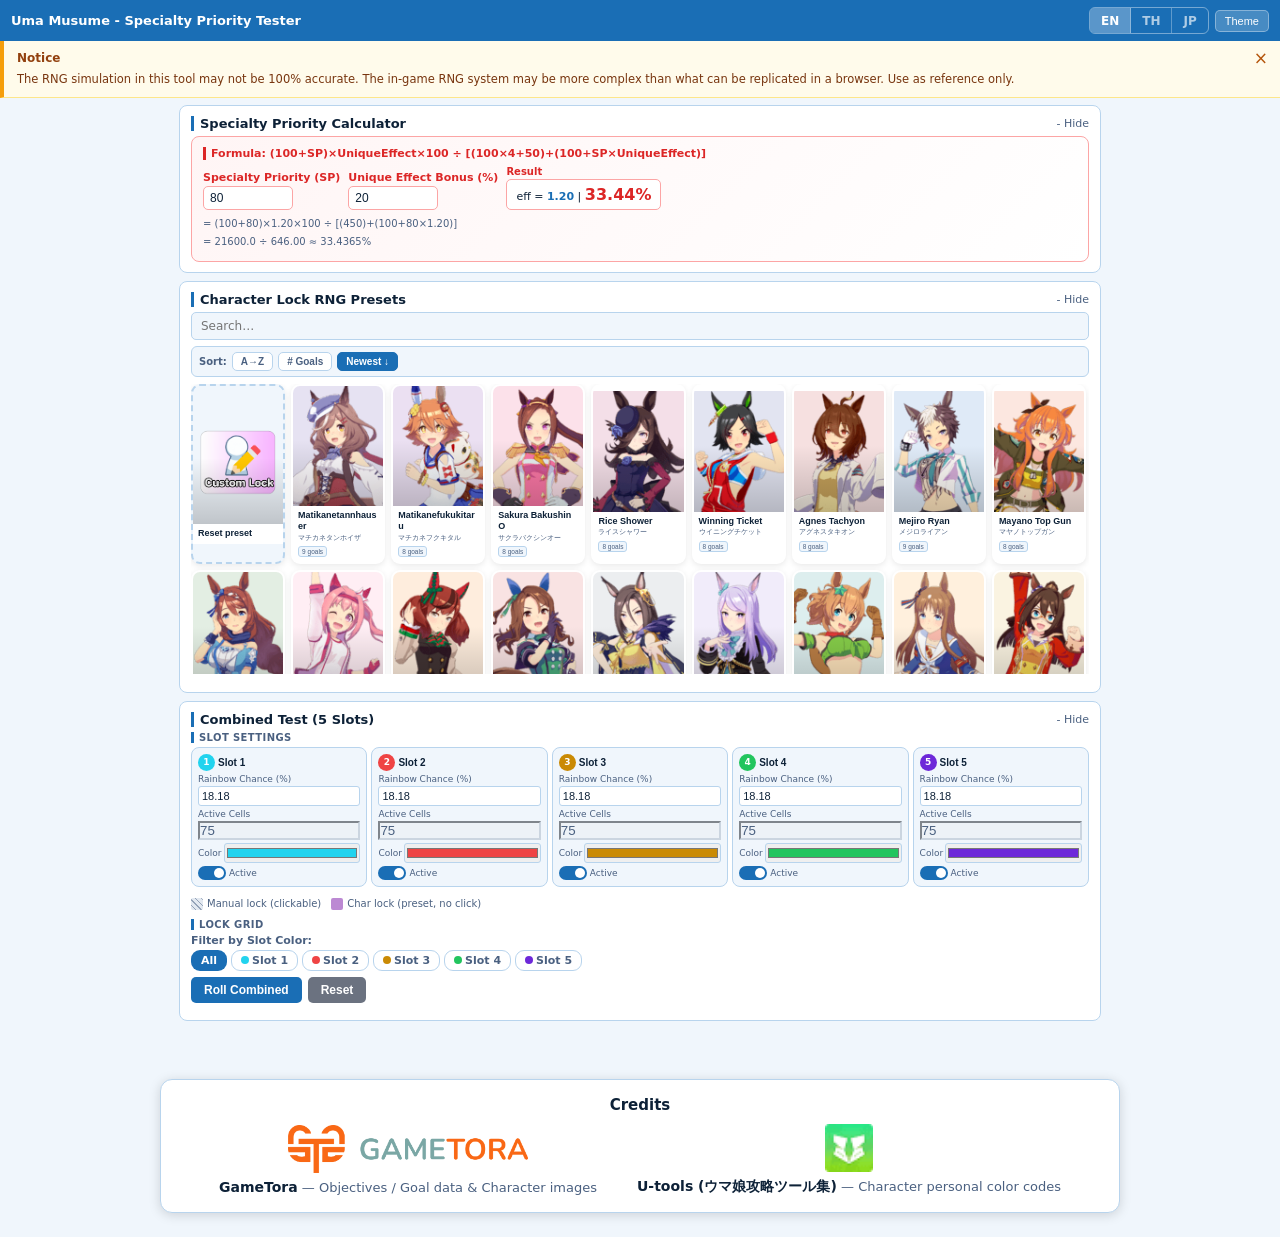
==== commit 9b533a3a: "Update index.html" ====
--- a/index.html
+++ b/index.html
@@ -8,6 +8,7 @@
 <link rel="stylesheet" href="style.css">
 </head>
 <body>
+<div id="bg-img"></div>
 <div class="tt" id="tt"></div>
 <div class="tb">
   <span class="tb-title" data-i18n="appTitle">Uma Musume - Specialty Priority Tester</span>
--- a/style.css
+++ b/style.css
@@ -1,6 +1,6 @@
 :root{--c2:#1a6eb5;--c4:#0d4f8a;--c3:#d0e8f7;--bg:#f0f6fc;--sur:#fff;--bdr:#b8d4ed;--tx:#0d2137;--tx2:#4a6080;--r:8px}
 *{box-sizing:border-box;margin:0;padding:0}
-body{font-family:"Segoe UI",system-ui,sans-serif;color:var(--tx);font-size:14px;background:var(--bg);background-image:url('./umamusumebanner/background.png');background-size:cover;background-attachment:fixed;background-position:center;min-height:100vh}
+body{font-family:"Segoe UI",system-ui,sans-serif;color:var(--tx);font-size:14px;background:var(--bg);min-height:100vh}#bg-img{position:fixed;inset:0;z-index:-1;background-image:url('./umamusumebanner/background.png');background-size:cover;background-position:center;opacity:0.15;pointer-events:none}
 .tb{background:var(--c2);color:#fff;padding:7px 11px;display:flex;align-items:center;gap:6px;position:sticky;top:0;z-index:200}
 .tb-title{font-size:13px;font-weight:700;flex:1;min-width:0;overflow:hidden;white-space:nowrap;text-overflow:ellipsis}
 .ltabs{display:flex;border-radius:6px;overflow:hidden;border:1.5px solid rgba(255,255,255,.4);flex-shrink:0;height:27px}
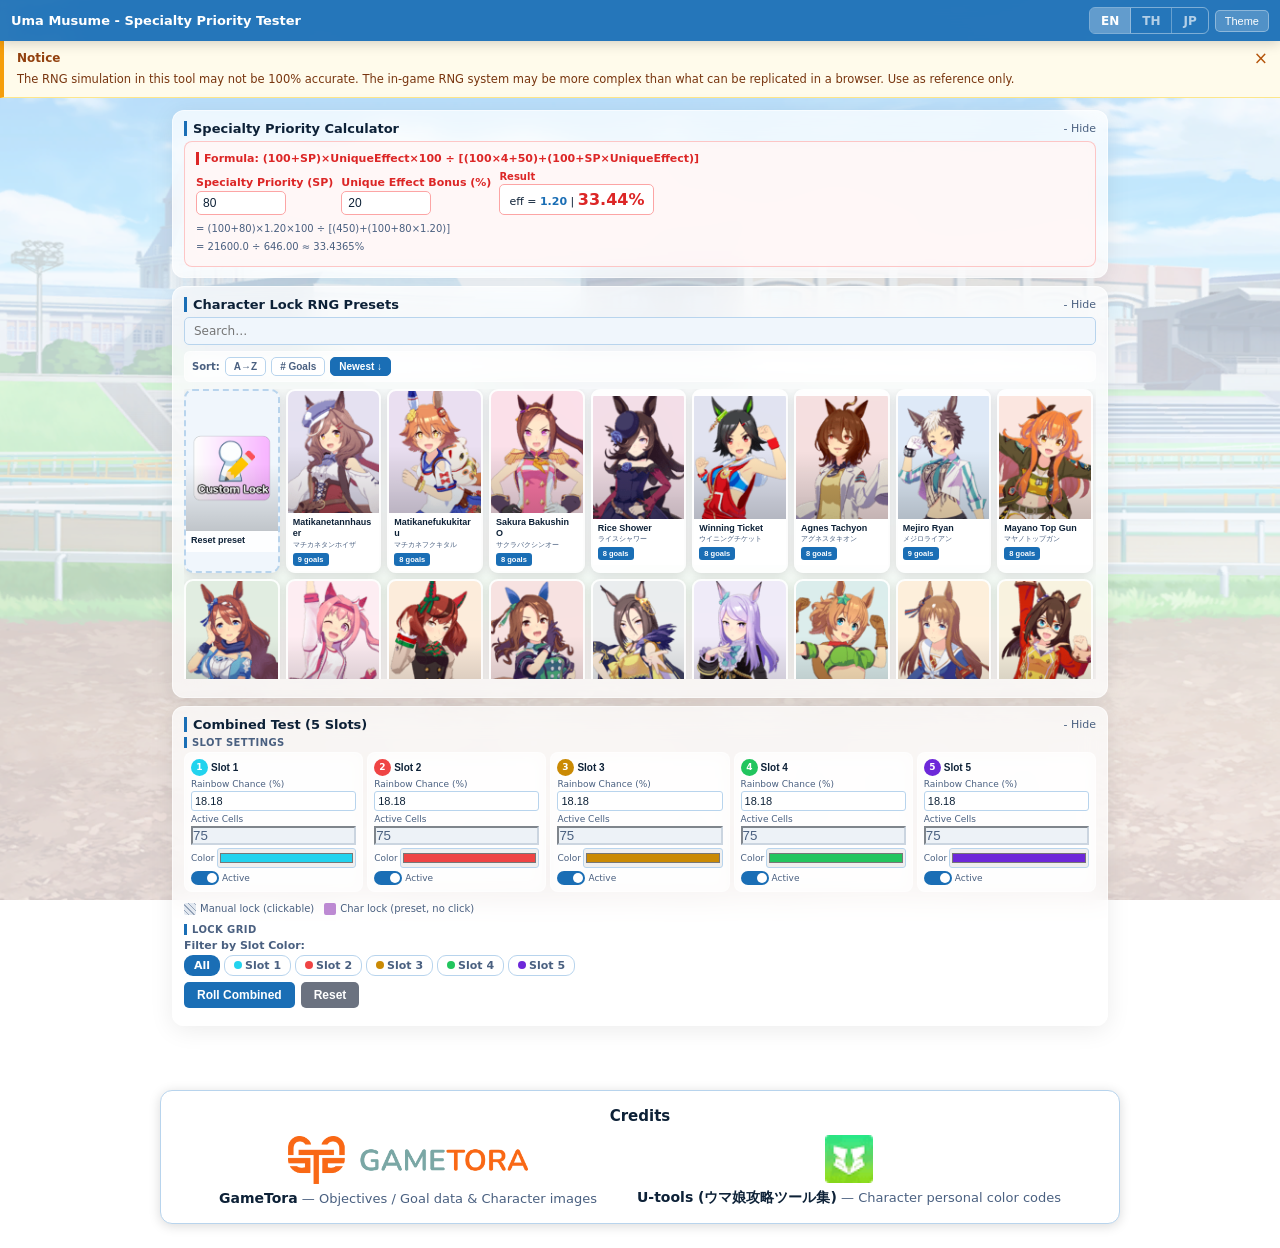
==== commit 5ede96ff: "Update index.html" ====
--- a/index.html
+++ b/index.html
@@ -31,7 +31,7 @@
   <div class="tlbl" onclick="applyTheme('green')"><div class="sw" style="background:#1a7a3c"></div>Green</div>
   <div class="tlbl" onclick="applyTheme('purple')"><div class="sw" style="background:#6a2eb5"></div>Purple</div>
   <div class="tlbl" onclick="applyTheme('orange')"><div class="sw" style="background:#b85c1a"></div>Orange</div>
-  <div class="tlbl" onclick="applyTheme('dark')"><div class="sw" style="background:#2a2a3e"></div>Dark</div>
+  
   <div style="display:flex;align-items:center;gap:4px;margin-left:6px">
     <span style="font-size:10px;color:var(--tx2)">Custom</span>
     <input type="color" id="ccolor" value="#1a6eb5" style="width:24px;height:19px;border:1px solid var(--bdr);border-radius:4px;cursor:pointer;padding:0" onchange="applyCustom(this.value)">
--- a/style.css
+++ b/style.css
@@ -1,7 +1,7 @@
-:root{--c2:#1a6eb5;--c4:#0d4f8a;--c3:#d0e8f7;--bg:#f0f6fc;--sur:#fff;--bdr:#b8d4ed;--tx:#0d2137;--tx2:#4a6080;--r:8px}
+:root{--c2:#1a6eb5;--c4:#0d4f8a;--c3:#d0e8f7;--bg:#f0f6fc;--sur:#fff;--bdr:#b8d4ed;--tx:#0d2137;--tx2:#4a6080;--r:8px;--glass:rgba(255,255,255,0.72);--glass2:rgba(255,255,255,0.55);--glass3:rgba(255,255,255,0.82)}
 *{box-sizing:border-box;margin:0;padding:0}
-body{font-family:"Segoe UI",system-ui,sans-serif;color:var(--tx);font-size:14px;background:var(--bg);min-height:100vh}#bg-img{position:fixed;inset:0;z-index:-1;background-image:url('./umamusumebanner/background.png');background-size:cover;background-position:center;opacity:0.15;pointer-events:none}
-.tb{background:var(--c2);color:#fff;padding:7px 11px;display:flex;align-items:center;gap:6px;position:sticky;top:0;z-index:200}
+body{font-family:"Segoe UI",system-ui,sans-serif;color:var(--tx);font-size:14px;background:transparent;min-height:100vh}body::after{content:"";position:fixed;inset:0;z-index:-1;background:var(--bg);opacity:0.55;pointer-events:none}#bg-img{position:fixed;inset:0;z-index:-1;background-image:url('./umamusumebanner/Background_light.png');background-size:cover;background-position:center;opacity:0.7;pointer-events:none;transition:background-image 0.3s,opacity 0.3s}
+.tb{background:rgba(26,110,181,0.92);backdrop-filter:blur(12px);-webkit-backdrop-filter:blur(12px);color:#fff;padding:7px 11px;display:flex;align-items:center;gap:6px;position:sticky;top:0;z-index:200;box-shadow:0 2px 12px rgba(0,0,0,0.18)}
 .tb-title{font-size:13px;font-weight:700;flex:1;min-width:0;overflow:hidden;white-space:nowrap;text-overflow:ellipsis}
 .ltabs{display:flex;border-radius:6px;overflow:hidden;border:1.5px solid rgba(255,255,255,.4);flex-shrink:0;height:27px}
 .ltab{padding:0 11px;cursor:pointer;font-size:12px;font-weight:700;color:rgba(255,255,255,.65);display:flex;align-items:center;border-right:1px solid rgba(255,255,255,.3);transition:all .12s;user-select:none;-webkit-tap-highlight-color:transparent}
@@ -11,13 +11,13 @@
 .notice{background:#fffbeb;border-left:4px solid #f59e0b;border-bottom:1px solid #fde68a;padding:8px 34px 8px 13px;font-size:11.5px;color:#78350f;line-height:1.6;position:relative}
 .notice-ttl{font-weight:700;color:#92400e;margin-bottom:2px;font-size:12px}
 .notice-x{position:absolute;top:6px;right:9px;cursor:pointer;font-size:17px;color:#b45309;line-height:1;padding:3px}
-.tp{display:none;background:var(--sur);border:1px solid var(--bdr);border-radius:var(--r);padding:8px 11px;margin:5px 8px;flex-wrap:wrap;gap:6px;align-items:center}
+.tp{display:none;background:rgba(255,255,255,0.82);backdrop-filter:blur(14px);-webkit-backdrop-filter:blur(14px);border:1px solid rgba(255,255,255,0.6);border-radius:var(--r);padding:8px 11px;margin:5px 8px;flex-wrap:wrap;gap:6px;align-items:center;box-shadow:0 4px 20px rgba(0,0,0,0.1)}
 .tp.open{display:flex}
 .sw{width:21px;height:21px;border-radius:50%;cursor:pointer;border:2px solid transparent;transition:.12s}
 .sw:hover{border-color:var(--tx);transform:scale(1.12)}
 .tlbl{font-size:10px;color:var(--tx2);display:flex;flex-direction:column;align-items:center;gap:2px;cursor:pointer}
-.wrap{padding:7px 9px 26px;max-width:940px;margin:0 auto}
-.card{background:var(--sur);border:1px solid var(--bdr);border-radius:var(--r);padding:10px 11px;margin-bottom:8px}
+.wrap{padding:12px 12px 32px;max-width:960px;margin:0 auto}
+.card{background:var(--glass);backdrop-filter:blur(14px);-webkit-backdrop-filter:blur(14px);border:1px solid var(--glass2);border-radius:12px;padding:10px 11px;margin-bottom:8px;box-shadow:0 4px 24px rgba(0,0,0,0.08)}
 .sh{display:flex;align-items:center;cursor:pointer;gap:5px;padding-bottom:5px;-webkit-tap-highlight-color:transparent}
 .st{font-size:13px;font-weight:700;color:var(--tx);flex:1;border-left:3px solid var(--c2);padding-left:6px}
 .sa{font-size:11px;color:var(--tx2);user-select:none;white-space:nowrap;flex-shrink:0}
@@ -32,7 +32,7 @@
 .btn{background:var(--c2);color:#fff;border:none;border-radius:5px;padding:6px 13px;font-size:12px;font-weight:700;cursor:pointer;white-space:nowrap;touch-action:manipulation;-webkit-tap-highlight-color:transparent}
 .btn:hover{background:var(--c4)}.btn:active{transform:scale(.97)}
 .btn.grey{background:#6b7280}.btn.grey:hover{background:#4b5563}
-.sp-box{background:linear-gradient(135deg,#fff5f5,#fff);border:1.5px solid #fca5a5;border-radius:var(--r);padding:10px 11px}
+.sp-box{background:rgba(255,245,245,0.75);backdrop-filter:blur(10px);-webkit-backdrop-filter:blur(10px);border:1.5px solid rgba(252,165,165,0.6);border-radius:var(--r);padding:10px 11px}
 .sp-ttl{font-size:11px;font-weight:700;color:#dc2626;margin-bottom:6px;border-left:3px solid #dc2626;padding-left:5px}
 .sp-row{display:flex;gap:8px;flex-wrap:wrap;align-items:flex-end;margin-bottom:5px}
 .spf label{font-size:11px;color:#dc2626;font-weight:600;display:block;margin-bottom:2px}
@@ -76,7 +76,7 @@
 .ebtn:not(.on):hover{background:var(--bg)}.ebtn.on{border-color:transparent!important;color:#fff!important}
 .edot{width:8px;height:8px;border-radius:50%;flex-shrink:0}
 .sgrid{display:grid;grid-template-columns:repeat(5,1fr);gap:4px;margin-bottom:7px}
-.sc{background:var(--bg);border:1px solid var(--bdr);border-radius:var(--r);padding:6px;min-width:0}
+.sc{background:rgba(255,255,255,0.55);backdrop-filter:blur(8px);-webkit-backdrop-filter:blur(8px);border:1px solid rgba(255,255,255,0.5);border-radius:var(--r);padding:6px;min-width:0}
 .sch{display:flex;align-items:center;gap:3px;margin-bottom:3px}
 .snum{width:17px;height:17px;border-radius:50%;color:#fff;display:flex;align-items:center;justify-content:center;font-size:9px;font-weight:700;flex-shrink:0}
 .sch input{border:none;background:none;font-size:10px;font-weight:700;color:var(--tx);outline:none;flex:1;min-width:0;width:0}
@@ -90,7 +90,7 @@
 .tog{width:28px;height:14px;background:var(--bdr);border-radius:7px;position:relative;cursor:pointer;transition:.15s;flex-shrink:0;touch-action:manipulation}
 .tog.on{background:var(--c2)}.tog::after{content:"";position:absolute;width:10px;height:10px;background:#fff;border-radius:50%;top:2px;left:2px;transition:.15s}.tog.on::after{left:16px}
 .smrow{display:flex;gap:5px;flex-wrap:wrap}
-.smbox{flex:1;min-width:55px;background:var(--bg);border:1px solid var(--bdr);border-radius:5px;padding:5px 7px;text-align:center}
+.smbox{flex:1;min-width:55px;background:rgba(255,255,255,0.6);backdrop-filter:blur(6px);-webkit-backdrop-filter:blur(6px);border:1px solid rgba(255,255,255,0.5);border-radius:5px;padding:5px 7px;text-align:center}
 .smval{font-size:17px;font-weight:700;color:var(--c2)}
 .smlbl{font-size:9px;color:var(--tx2);margin-top:1px;line-height:1.3}
 .stbl{width:100%;border-collapse:collapse;font-size:11px;margin-bottom:4px}
@@ -104,17 +104,17 @@
 .sim-tbl th{background:var(--bg);color:var(--tx2);font-weight:700;padding:3px 5px;text-align:center;border-bottom:1px solid var(--bdr)}
 .sim-tbl td{padding:2px 5px;text-align:center;border-bottom:1px solid var(--c3)}
 .bar{height:10px;border-radius:2px;display:inline-block;min-width:2px}
-.rb{background:var(--sur);border:1px solid var(--bdr);border-radius:var(--r);margin-bottom:5px}
+.rb{background:rgba(255,255,255,0.7);backdrop-filter:blur(8px);-webkit-backdrop-filter:blur(8px);border:1px solid rgba(255,255,255,0.5);border-radius:var(--r);margin-bottom:5px}
 .rh{display:flex;align-items:center;padding:6px 9px;cursor:pointer;gap:5px;flex-wrap:wrap;-webkit-tap-highlight-color:transparent}
 .rht{font-size:11px;font-weight:700;flex-shrink:0}
 .rhs{font-size:10px;color:var(--tx2);flex:1;min-width:0}
 .rbody{padding:7px 9px}
-.rhint{font-size:10px;color:var(--tx2);background:var(--bg);border:1px solid var(--bdr);border-radius:4px;padding:3px 7px;display:inline-block;margin-bottom:5px}
+.rhint{font-size:10px;color:var(--tx2);background:rgba(255,255,255,0.6);border:1px solid rgba(255,255,255,0.5);border-radius:4px;padding:3px 7px;display:inline-block;margin-bottom:5px}
 .pw{margin-top:4px;display:none}
 .pt{font-size:10px;color:var(--tx2);margin-bottom:2px}
 .pb{height:4px;background:var(--c3);border-radius:2px;overflow:hidden}
 .pf{height:100%;background:var(--c2);width:0;transition:width .08s}
-.hold-hint{display:none;font-size:10px;color:var(--tx2);background:var(--bg);border:1px solid var(--bdr);border-radius:4px;padding:3px 9px;margin-bottom:5px;text-align:center}
+.hold-hint{display:none;font-size:10px;color:var(--tx2);background:rgba(255,255,255,0.6);border:1px solid rgba(255,255,255,0.5);border-radius:4px;padding:3px 9px;margin-bottom:5px;text-align:center}
 @media(hover:none){.hold-hint{display:block}}
 @media(max-width:620px){.sgrid{grid-template-columns:repeat(3,1fr)}}
 @media(max-width:430px){.sgrid{grid-template-columns:repeat(2,1fr)}.srow{gap:5px}.btn{padding:5px 9px;font-size:11px}.fl input,.fl select{width:84px}.ltab{padding:0 8px;font-size:11px}.tb{padding:6px 8px;gap:4px}.tb-title{font-size:11px}}
@@ -125,7 +125,7 @@
 .srch:focus{border-color:var(--c2)}
 
 /* ── SORT BAR ── */
-.sort-bar{display:flex;gap:5px;flex-wrap:wrap;align-items:center;margin-bottom:7px;padding:5px 7px;background:var(--bg);border:1px solid var(--bdr);border-radius:6px}
+.sort-bar{display:flex;gap:5px;flex-wrap:wrap;align-items:center;margin-bottom:7px;padding:5px 7px;background:rgba(255,255,255,0.5);backdrop-filter:blur(8px);-webkit-backdrop-filter:blur(8px);border:1px solid rgba(255,255,255,0.45);border-radius:6px}
 .sort-lbl{font-size:10px;color:var(--tx2);font-weight:600;flex-shrink:0}
 .sort-btn{padding:3px 8px;border-radius:5px;border:1.5px solid var(--bdr);background:var(--sur);cursor:pointer;font-size:10px;font-weight:600;color:var(--tx2);display:flex;align-items:center;gap:3px;transition:.12s;user-select:none;-webkit-tap-highlight-color:transparent}
 .sort-btn.on{background:var(--c2);border-color:var(--c2);color:#fff}
@@ -135,7 +135,7 @@
 /* ── CHARACTER GRID ── */
 .cgrid{display:grid;grid-template-columns:repeat(auto-fill,minmax(88px,1fr));gap:6px;max-height:290px;overflow-y:auto;margin-bottom:8px;padding-right:3px}
 .cgrid::-webkit-scrollbar{width:3px}.cgrid::-webkit-scrollbar-thumb{background:var(--bdr);border-radius:2px}
-.cbtn{position:relative;border:2.5px solid transparent;border-radius:9px;padding:0;cursor:pointer;text-align:left;transition:transform .13s,box-shadow .13s,border-color .13s;-webkit-tap-highlight-color:transparent;overflow:hidden;background:var(--sur);box-shadow:0 2px 6px rgba(0,0,0,.09)}
+.cbtn{position:relative;border:2.5px solid transparent;border-radius:9px;padding:0;cursor:pointer;text-align:left;transition:transform .13s,box-shadow .13s,border-color .13s;-webkit-tap-highlight-color:transparent;overflow:hidden;background:rgba(255,255,255,0.82);box-shadow:0 2px 10px rgba(0,0,0,0.12)}
 .cbtn:hover{transform:translateY(-2px);box-shadow:0 5px 14px rgba(0,0,0,.15)}
 .cbtn.on{box-shadow:0 0 0 3px var(--c2),0 3px 12px rgba(0,0,0,.18)}
 /* custom-lock button */
@@ -147,10 +147,10 @@
 .cbtn-img.img-err{display:none}
 .cbtn-ph{position:absolute;inset:0;display:flex;align-items:center;justify-content:center;font-size:26px;opacity:.35}
 .cbtn-imgwrap::after{content:"";position:absolute;inset:0;background:linear-gradient(to top,rgba(0,0,0,.2) 0%,transparent 55%);pointer-events:none}
-.cbtn-info{padding:4px 5px 5px;position:relative;background:var(--sur)}
+.cbtn-info{padding:4px 5px 5px;position:relative;background:rgba(255,255,255,0.9)}
 .cbtn-name{font-size:9px;font-weight:700;color:var(--tx);line-height:1.3;word-break:break-word}
 .cbtn-kana{font-size:7px;color:var(--tx2);margin-top:1px;line-height:1.2}
-.cbtn-tag{display:inline-block;font-size:6.5px;background:var(--bg);border-radius:3px;padding:1px 3px;margin-top:2px;color:var(--tx2);border:1px solid var(--bdr)}
+.cbtn-tag{display:inline-block;font-size:7.5px;font-weight:800;background:var(--c2);border-radius:3px;padding:2px 5px;margin-top:2px;color:#fff;border:none}
 .cbtn.on .cbtn-name{color:var(--c2)}
 
 /* custom lock custom image */
@@ -161,7 +161,7 @@
 .pdet-name{font-size:13px;font-weight:700;margin-bottom:1px}
 .pdet-kana{font-size:10px;color:var(--tx2);margin-bottom:8px}
 .glist{display:flex;flex-direction:column;gap:3px;margin-bottom:8px}
-.gi{display:flex;align-items:center;gap:5px;padding:4px 8px;border-radius:5px;background:var(--bg);border:1px solid var(--bdr)}
+.gi{display:flex;align-items:center;gap:5px;padding:4px 8px;border-radius:5px;background:rgba(255,255,255,0.55);border:1px solid rgba(255,255,255,0.45)}
 .gg{font-size:8.5px;font-weight:700;padding:2px 5px;border-radius:3px;color:#fff;flex-shrink:0;min-width:42px;text-align:center}
 .gg.j{background:#f59e0b}.gg.c{background:#10b981}.gg.s{background:#6b63e6}
 .gm{font-size:10px;font-weight:600;color:var(--tx2);width:60px;flex-shrink:0}
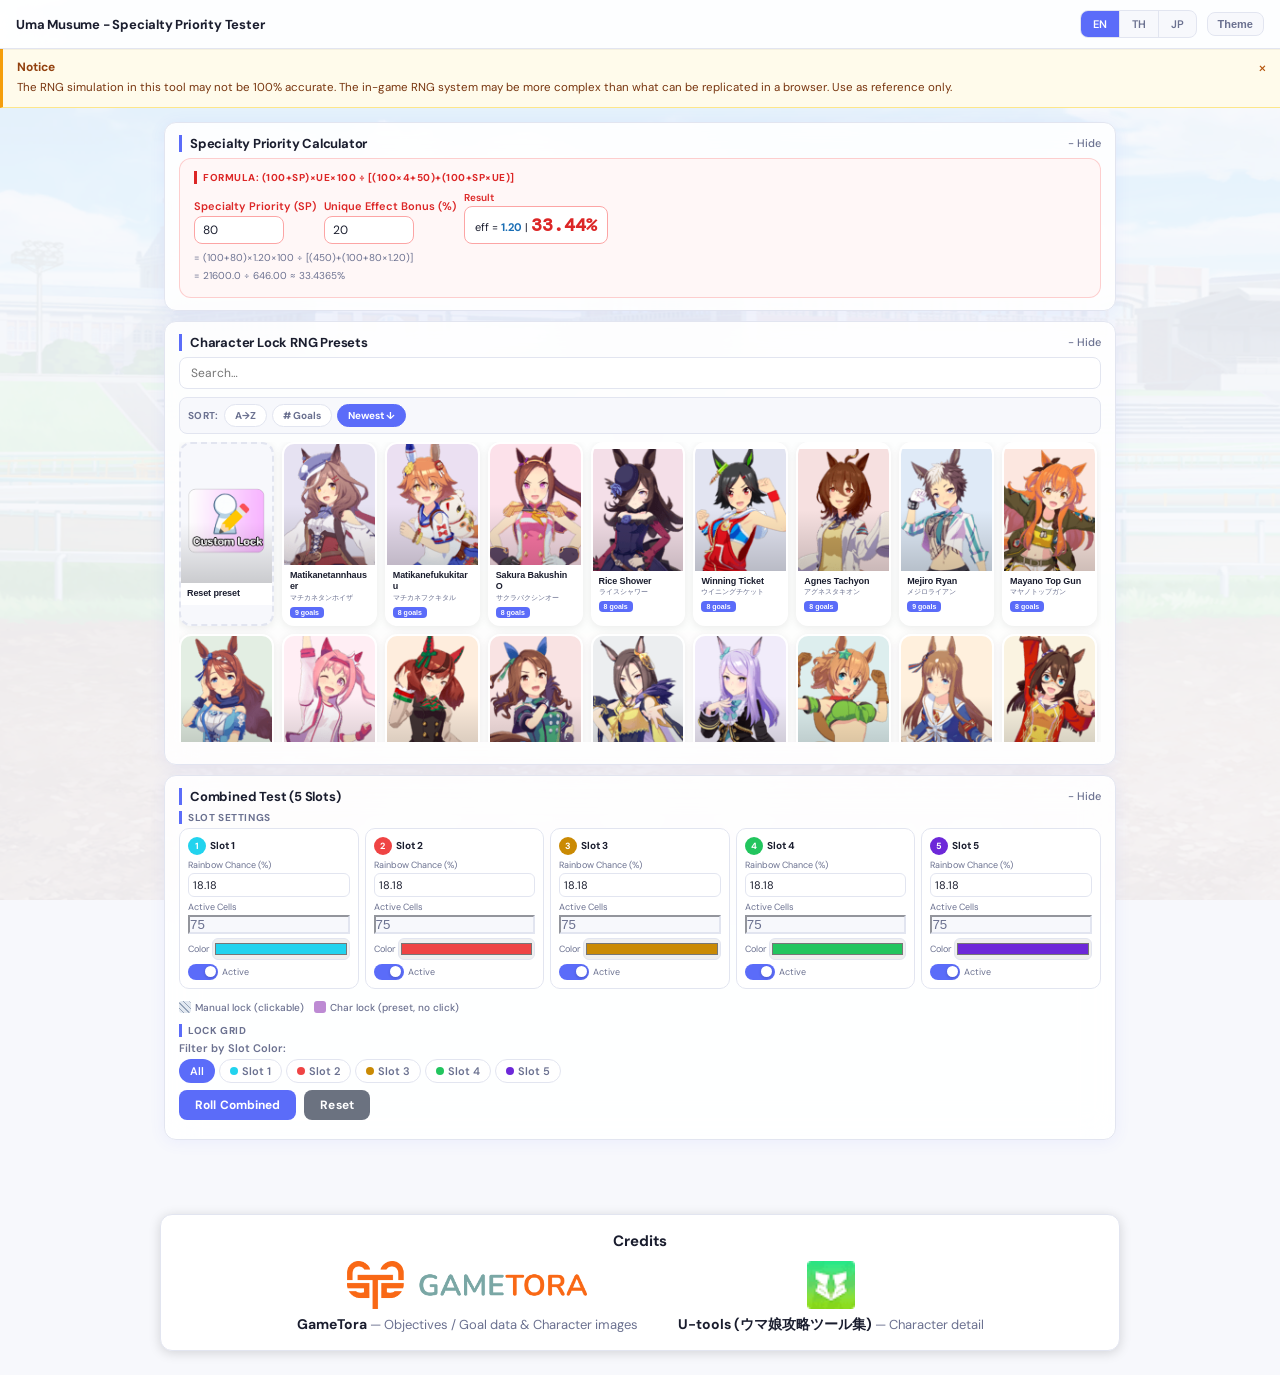
==== commit bbd770a7: "Update index.html" ====
--- a/index.html
+++ b/index.html
@@ -153,7 +153,7 @@
     <div>
       <a href="https://xn--gck1f423k.xn--1bvt37a.tools" target="_blank" rel="noopener" style="display:flex;flex-direction:column;align-items:center;gap:6px;text-decoration:none;color:var(--tx2);">
         <img src="./umamusumebanner/utools.png" alt="U-tools" style="height:48px;object-fit:contain;" onerror="this.style.display='none'">
-        <span id="cr-ut-desc"><b style="font-size:14px;color:var(--tx)">U-tools (ウマ娘攻略ツール集)</b> — Character personal color codes</span>
+        <span id="cr-ut-desc"><b style="font-size:14px;color:var(--tx)">U-tools (ウマ娘攻略ツール集)</b> — Character detail</span>
       </a>
     </div>
   </div>
--- a/style.css
+++ b/style.css
@@ -1,208 +1,158 @@
-:root{--c2:#1a6eb5;--c4:#0d4f8a;--c3:#d0e8f7;--bg:#f0f6fc;--sur:#fff;--bdr:#b8d4ed;--tx:#0d2137;--tx2:#4a6080;--r:8px;--glass:rgba(255,255,255,0.72);--glass2:rgba(255,255,255,0.55);--glass3:rgba(255,255,255,0.82)}
+@import url('https://fonts.googleapis.com/css2?family=DM+Sans:ital,opsz,wght@0,9..40,300;0,9..40,400;0,9..40,500;0,9..40,600;0,9..40,700;0,9..40,800&family=DM+Mono:wght@400;500&display=swap');
+
+:root{
+  --c2:#5b6cf9;--c4:#3d4fd4;--c3:#eef0ff;
+  --bg:#f7f8fc;--sur:#ffffff;--bdr:#e2e5f0;
+  --tx:#1a1d2e;--tx2:#6b7190;--r:12px;
+  --glass:rgba(255,255,255,0.88);--glass2:rgba(255,255,255,0.6);--glass3:rgba(255,255,255,0.95);
+  --shadow:0 2px 16px rgba(91,108,249,0.08);--shadow-hover:0 8px 32px rgba(91,108,249,0.16);
+}
 *{box-sizing:border-box;margin:0;padding:0}
-body{font-family:"Segoe UI",system-ui,sans-serif;color:var(--tx);font-size:14px;background:transparent;min-height:100vh}body::after{content:"";position:fixed;inset:0;z-index:-1;background:var(--bg);opacity:0.55;pointer-events:none}#bg-img{position:fixed;inset:0;z-index:-1;background-image:url('./umamusumebanner/Background_light.png');background-size:cover;background-position:center;opacity:0.7;pointer-events:none;transition:background-image 0.3s,opacity 0.3s}
-.tb{background:rgba(26,110,181,0.92);backdrop-filter:blur(12px);-webkit-backdrop-filter:blur(12px);color:#fff;padding:7px 11px;display:flex;align-items:center;gap:6px;position:sticky;top:0;z-index:200;box-shadow:0 2px 12px rgba(0,0,0,0.18)}
-.tb-title{font-size:13px;font-weight:700;flex:1;min-width:0;overflow:hidden;white-space:nowrap;text-overflow:ellipsis}
-.ltabs{display:flex;border-radius:6px;overflow:hidden;border:1.5px solid rgba(255,255,255,.4);flex-shrink:0;height:27px}
-.ltab{padding:0 11px;cursor:pointer;font-size:12px;font-weight:700;color:rgba(255,255,255,.65);display:flex;align-items:center;border-right:1px solid rgba(255,255,255,.3);transition:all .12s;user-select:none;-webkit-tap-highlight-color:transparent}
-.ltab:last-child{border-right:none}.ltab.on{background:rgba(255,255,255,.28);color:#fff}
-.ltab:hover:not(.on){background:rgba(255,255,255,.12);color:#fff}
-.tbtn{background:rgba(255,255,255,.2);border:1px solid rgba(255,255,255,.35);color:#fff;border-radius:5px;padding:4px 9px;cursor:pointer;font-size:11px;white-space:nowrap;flex-shrink:0}
-.notice{background:#fffbeb;border-left:4px solid #f59e0b;border-bottom:1px solid #fde68a;padding:8px 34px 8px 13px;font-size:11.5px;color:#78350f;line-height:1.6;position:relative}
-.notice-ttl{font-weight:700;color:#92400e;margin-bottom:2px;font-size:12px}
-.notice-x{position:absolute;top:6px;right:9px;cursor:pointer;font-size:17px;color:#b45309;line-height:1;padding:3px}
-.tp{display:none;background:rgba(255,255,255,0.82);backdrop-filter:blur(14px);-webkit-backdrop-filter:blur(14px);border:1px solid rgba(255,255,255,0.6);border-radius:var(--r);padding:8px 11px;margin:5px 8px;flex-wrap:wrap;gap:6px;align-items:center;box-shadow:0 4px 20px rgba(0,0,0,0.1)}
-.tp.open{display:flex}
-.sw{width:21px;height:21px;border-radius:50%;cursor:pointer;border:2px solid transparent;transition:.12s}
-.sw:hover{border-color:var(--tx);transform:scale(1.12)}
+body{font-family:'DM Sans',sans-serif;color:var(--tx);font-size:14px;background:var(--bg);min-height:100vh;-webkit-font-smoothing:antialiased;}
+body::after{content:"";position:fixed;inset:0;z-index:-1;background:var(--bg);opacity:0.6;pointer-events:none;}
+#bg-img{position:fixed;inset:0;z-index:-2;background-image:url('./umamusumebanner/Background_light.png');background-size:cover;background-position:center;opacity:0.25;pointer-events:none;transition:background-image 0.3s,opacity 0.3s;}
+.tb{background:rgba(255,255,255,0.92);backdrop-filter:blur(20px);-webkit-backdrop-filter:blur(20px);color:var(--tx);padding:10px 16px;display:flex;align-items:center;gap:10px;position:sticky;top:0;z-index:200;border-bottom:1px solid var(--bdr);box-shadow:0 1px 0 rgba(0,0,0,0.04);}
+.tb-title{font-size:13px;font-weight:700;flex:1;min-width:0;overflow:hidden;white-space:nowrap;text-overflow:ellipsis;color:var(--tx);letter-spacing:-0.2px;}
+.ltabs{display:flex;border-radius:8px;overflow:hidden;border:1.5px solid var(--bdr);flex-shrink:0;height:28px;background:var(--bg);}
+.ltab{padding:0 12px;cursor:pointer;font-size:11px;font-weight:600;color:var(--tx2);display:flex;align-items:center;border-right:1px solid var(--bdr);transition:all .15s;user-select:none;-webkit-tap-highlight-color:transparent;}
+.ltab:last-child{border-right:none}.ltab.on{background:var(--c2);color:#fff}.ltab:hover:not(.on){background:var(--c3);color:var(--c2)}
+.tbtn{background:var(--bg);border:1.5px solid var(--bdr);color:var(--tx2);border-radius:8px;padding:5px 10px;cursor:pointer;font-size:11px;font-weight:600;white-space:nowrap;flex-shrink:0;transition:.15s;}
+.tbtn:hover{border-color:var(--c2);color:var(--c2)}
+.notice{background:#fffbeb;border-left:3px solid #f59e0b;border-bottom:1px solid #fde68a;padding:9px 36px 9px 14px;font-size:11.5px;color:#78350f;line-height:1.6;position:relative;}
+.notice-ttl{font-weight:700;color:#92400e;margin-bottom:2px;font-size:12px}.notice-x{position:absolute;top:8px;right:10px;cursor:pointer;font-size:16px;color:#b45309;line-height:1;padding:3px}
+.tp{display:none;background:var(--glass3);backdrop-filter:blur(16px);-webkit-backdrop-filter:blur(16px);border:1px solid var(--bdr);border-radius:var(--r);padding:10px 12px;margin:6px 10px;flex-wrap:wrap;gap:8px;align-items:center;box-shadow:var(--shadow);}
+.tp.open{display:flex}.sw{width:22px;height:22px;border-radius:50%;cursor:pointer;border:2.5px solid transparent;transition:.15s}.sw:hover{border-color:var(--tx);transform:scale(1.1)}
 .tlbl{font-size:10px;color:var(--tx2);display:flex;flex-direction:column;align-items:center;gap:2px;cursor:pointer}
-.wrap{padding:12px 12px 32px;max-width:960px;margin:0 auto}
-.card{background:var(--glass);backdrop-filter:blur(14px);-webkit-backdrop-filter:blur(14px);border:1px solid var(--glass2);border-radius:12px;padding:10px 11px;margin-bottom:8px;box-shadow:0 4px 24px rgba(0,0,0,0.08)}
-.sh{display:flex;align-items:center;cursor:pointer;gap:5px;padding-bottom:5px;-webkit-tap-highlight-color:transparent}
-.st{font-size:13px;font-weight:700;color:var(--tx);flex:1;border-left:3px solid var(--c2);padding-left:6px}
-.sa{font-size:11px;color:var(--tx2);user-select:none;white-space:nowrap;flex-shrink:0}
-.hidden{display:none!important}
-.mini-ttl{font-size:10px;font-weight:700;color:var(--tx2);letter-spacing:.4px;text-transform:uppercase;margin-bottom:4px;border-left:3px solid var(--c2);padding-left:5px}
-.srow{display:flex;gap:6px;flex-wrap:wrap;align-items:flex-end}
-.fl{display:flex;flex-direction:column;gap:3px;min-width:0}
+.wrap{padding:14px 14px 40px;max-width:980px;margin:0 auto}
+.card{background:var(--glass);backdrop-filter:blur(16px);-webkit-backdrop-filter:blur(16px);border:1px solid var(--bdr);border-radius:var(--r);padding:12px 14px;margin-bottom:10px;box-shadow:var(--shadow);}
+.sh{display:flex;align-items:center;cursor:pointer;gap:6px;padding-bottom:6px;-webkit-tap-highlight-color:transparent}
+.st{font-size:13px;font-weight:700;color:var(--tx);flex:1;border-left:3px solid var(--c2);padding-left:8px;letter-spacing:-0.2px;}
+.sa{font-size:11px;color:var(--tx2);user-select:none;white-space:nowrap;flex-shrink:0;font-weight:500}.hidden{display:none!important}
+.mini-ttl{font-size:10px;font-weight:700;color:var(--tx2);letter-spacing:.6px;text-transform:uppercase;margin-bottom:5px;border-left:3px solid var(--c2);padding-left:6px;}
+.srow{display:flex;gap:8px;flex-wrap:wrap;align-items:flex-end}.fl{display:flex;flex-direction:column;gap:3px;min-width:0}
 .fl label{font-size:11px;color:var(--tx2);font-weight:600;white-space:nowrap}
-.fl input,.fl select{border:1px solid var(--bdr);border-radius:5px;padding:5px 6px;font-size:12px;color:var(--tx);background:var(--bg);outline:none;width:100px;min-width:0;-webkit-appearance:none}
-.fl input[readonly]{background:#edf2f7;color:var(--tx2);border-color:#cbd5e0}
-.fl input:focus,.fl select:focus{border-color:var(--c2)}
-.btn{background:var(--c2);color:#fff;border:none;border-radius:5px;padding:6px 13px;font-size:12px;font-weight:700;cursor:pointer;white-space:nowrap;touch-action:manipulation;-webkit-tap-highlight-color:transparent}
-.btn:hover{background:var(--c4)}.btn:active{transform:scale(.97)}
+.fl input,.fl select{border:1.5px solid var(--bdr);border-radius:8px;padding:6px 8px;font-size:12px;color:var(--tx);background:var(--sur);outline:none;width:100px;min-width:0;-webkit-appearance:none;font-family:inherit;transition:border-color .15s;}
+.fl input[readonly]{background:var(--bg);color:var(--tx2);border-color:var(--bdr)}
+.fl input:focus,.fl select:focus{border-color:var(--c2);box-shadow:0 0 0 3px rgba(91,108,249,0.12)}
+.btn{background:var(--c2);color:#fff;border:none;border-radius:8px;padding:7px 16px;font-size:12px;font-weight:700;cursor:pointer;white-space:nowrap;touch-action:manipulation;-webkit-tap-highlight-color:transparent;font-family:inherit;transition:background .15s,transform .1s,box-shadow .15s;letter-spacing:0.1px;}
+.btn:hover{background:var(--c4);box-shadow:0 4px 12px rgba(91,108,249,0.3)}.btn:active{transform:scale(.97)}
 .btn.grey{background:#6b7280}.btn.grey:hover{background:#4b5563}
-.sp-box{background:rgba(255,245,245,0.75);backdrop-filter:blur(10px);-webkit-backdrop-filter:blur(10px);border:1.5px solid rgba(252,165,165,0.6);border-radius:var(--r);padding:10px 11px}
-.sp-ttl{font-size:11px;font-weight:700;color:#dc2626;margin-bottom:6px;border-left:3px solid #dc2626;padding-left:5px}
+.sp-box{background:rgba(255,245,245,0.8);backdrop-filter:blur(10px);-webkit-backdrop-filter:blur(10px);border:1.5px solid rgba(252,165,165,0.5);border-radius:var(--r);padding:12px 14px;}
+.sp-ttl{font-size:10px;font-weight:700;color:#dc2626;margin-bottom:7px;border-left:3px solid #dc2626;padding-left:6px;letter-spacing:.5px;text-transform:uppercase}
 .sp-row{display:flex;gap:8px;flex-wrap:wrap;align-items:flex-end;margin-bottom:5px}
-.spf label{font-size:11px;color:#dc2626;font-weight:600;display:block;margin-bottom:2px}
-.spf input{border:1.5px solid #fca5a5;border-radius:5px;padding:4px 6px;font-size:12px;color:var(--tx);background:#fff;width:90px;outline:none}
-.sp-res{background:#fff;border:1.5px solid #fca5a5;border-radius:5px;padding:5px 9px;font-size:11px}
-.sp-pct{font-size:16px;font-weight:700;color:#dc2626}
-.sp-steps{font-size:10px;color:var(--tx2);line-height:1.8;margin-top:3px;white-space:pre-line}
-.gtabs{display:flex;margin-bottom:7px;border-radius:5px;overflow:hidden;border:2px solid var(--c2)}
-.gtab{flex:1;padding:6px 3px;text-align:center;cursor:pointer;font-size:11px;font-weight:700;color:var(--c2);background:#fff;border-right:2px solid var(--c2);transition:background .12s,color .12s;user-select:none;touch-action:manipulation;-webkit-tap-highlight-color:transparent}
-.gtab:last-child{border-right:none}.gtab.on{background:var(--c2);color:#fff}
-.gtab:not(.on):hover{background:var(--c3)}
-.gpanel{display:none}.gpanel.on{display:block}
-.rgrid{display:grid;gap:3px;margin-bottom:4px}
-/* ── CELLS ── */
-.cell{position:relative;border:1.5px solid var(--bdr);border-radius:4px;background:var(--sur);display:flex;flex-direction:column;align-items:center;justify-content:flex-end;padding:3px 2px;min-height:48px;transition:border-color .12s,opacity .15s;user-select:none;touch-action:manipulation;-webkit-tap-highlight-color:transparent}
-/* manual lock (hatched) */
-.cell.locked{background:repeating-linear-gradient(45deg,var(--bg),var(--bg) 3px,var(--bdr) 3px,var(--bdr) 4px);opacity:.4}
-/* char-lock: colored border, semi-transparent bg, NO click to unlock */
-.cell.char-locked{opacity:1;cursor:default}
-.cell.sm.char-locked:hover{border-color:var(--char-col,#888)!important}
+.spf label{font-size:11px;color:#dc2626;font-weight:600;display:block;margin-bottom:3px}
+.spf input{border:1.5px solid #fca5a5;border-radius:8px;padding:5px 8px;font-size:12px;color:var(--tx);background:#fff;width:90px;outline:none;font-family:inherit}
+.sp-res{background:#fff;border:1.5px solid #fca5a5;border-radius:8px;padding:6px 10px;font-size:11px}
+.sp-pct{font-size:18px;font-weight:800;color:#dc2626;font-family:'DM Mono',monospace}
+.sp-steps{font-size:10px;color:var(--tx2);line-height:1.8;margin-top:4px;white-space:pre-line}
+.gtabs{display:flex;margin-bottom:8px;border-radius:8px;overflow:hidden;border:2px solid var(--c2);background:var(--sur);}
+.gtab{flex:1;padding:7px 3px;text-align:center;cursor:pointer;font-size:11px;font-weight:700;color:var(--c2);background:transparent;border-right:2px solid var(--c2);transition:background .15s,color .15s;user-select:none;touch-action:manipulation;-webkit-tap-highlight-color:transparent;letter-spacing:0.2px;}
+.gtab:last-child{border-right:none}.gtab.on{background:var(--c2);color:#fff}.gtab:not(.on):hover{background:var(--c3)}
+.gpanel{display:none}.gpanel.on{display:block}.rgrid{display:grid;gap:4px;margin-bottom:5px}
+.cell{position:relative;border:1.5px solid var(--bdr);border-radius:8px;background:var(--sur);display:flex;flex-direction:column;align-items:center;justify-content:flex-end;padding:4px 3px;min-height:52px;transition:border-color .15s,opacity .15s,box-shadow .15s;user-select:none;touch-action:manipulation;-webkit-tap-highlight-color:transparent;}
+.cell.locked{background:repeating-linear-gradient(45deg,var(--bg),var(--bg) 3px,var(--bdr) 3px,var(--bdr) 4px);opacity:.4;}
+.cell.char-locked{opacity:1;cursor:default;border-width:2px!important}.cell.sm.char-locked:hover{border-color:var(--char-col,#888)!important}
 .cell.rl .drow{opacity:.2}.cell.rl{border:2px dashed #ef4444}.cell.rl .cx{display:block}
-.cell.sm{cursor:pointer}.cell.sm:hover{border-color:var(--c2)}.cell.sm.locked:hover{border-color:#ef4444}
+.cell.sm{cursor:pointer}.cell.sm:hover{border-color:var(--c2);box-shadow:0 2px 8px rgba(91,108,249,0.15)}.cell.sm.locked:hover{border-color:#ef4444}
 .cell.rm{cursor:pointer}.cell.rm:hover:not(.locked):not(.char-locked){border-color:#ef4444;opacity:.8}
 .dot{width:10px;height:10px;border-radius:50%;flex-shrink:0}
 .drow{display:flex;flex-wrap:wrap;justify-content:center;align-items:center;gap:2px;width:100%;min-height:15px;padding:0 2px;margin-bottom:2px}
-.drow.many .dot{width:7px;height:7px}
-.clbl{font-size:7px;color:var(--tx2);text-align:center;line-height:1.2;width:100%;font-weight:500}
-.cx{position:absolute;top:1px;right:2px;font-size:7px;font-weight:700;color:#ef4444;display:none}
+.drow.many .dot{width:7px;height:7px}.clbl{font-size:7px;color:var(--tx2);text-align:center;line-height:1.2;width:100%;font-weight:500}
+.cx{position:absolute;top:2px;right:2px;font-size:7px;font-weight:700;color:#ef4444;display:none}
 .cell.locked .cx{display:block;color:#ef4444}
-.cell.char-locked .cx{display:block;background:var(--char-col,#888);color:#fff;border-radius:2px;padding:0 2px;font-size:6px;top:1px;right:1px}
-.tt{position:fixed;z-index:9999;background:rgba(8,18,38,.94);color:#fff;border-radius:8px;padding:8px 11px;font-size:11px;line-height:1.7;pointer-events:none;visibility:hidden;opacity:0;transition:opacity .08s;max-width:210px;box-shadow:0 4px 16px rgba(0,0,0,.4);border:1px solid rgba(255,255,255,.12)}
-.tt.on{visibility:visible;opacity:1}
-.tt-m{font-size:12px;font-weight:700;color:#7dd3fc;margin-bottom:4px}
-.tt-r{display:flex;align-items:center;gap:5px;margin-bottom:3px}
-.tt-d{width:8px;height:8px;border-radius:50%;flex-shrink:0}
-.tt-n{color:#94a3b8;font-style:italic;font-size:10px;margin-top:2px}
-.eye-wrap{margin-bottom:6px;display:none}
-.eye-lbl{font-size:11px;color:var(--tx2);font-weight:600;margin-bottom:3px}
+.cell.char-locked .cx{display:block;background:var(--char-col,#888);color:#fff;border-radius:3px;padding:0 2px;font-size:6px;top:2px;right:2px}
+.tt{position:fixed;z-index:9999;background:rgba(20,24,48,.96);color:#fff;border-radius:10px;padding:10px 13px;font-size:11px;line-height:1.7;pointer-events:none;visibility:hidden;opacity:0;transition:opacity .1s;max-width:220px;box-shadow:0 8px 32px rgba(0,0,0,.35);border:1px solid rgba(255,255,255,.1);}
+.tt.on{visibility:visible;opacity:1}.tt-m{font-size:12px;font-weight:700;color:#a5b4fc;margin-bottom:5px}
+.tt-r{display:flex;align-items:center;gap:5px;margin-bottom:3px}.tt-d{width:8px;height:8px;border-radius:50%;flex-shrink:0}
+.tt-n{color:#94a3b8;font-style:italic;font-size:10px;margin-top:3px}
+.eye-wrap{margin-bottom:7px;display:none}.eye-lbl{font-size:11px;color:var(--tx2);font-weight:600;margin-bottom:4px}
 .eye-row{display:flex;gap:4px;flex-wrap:wrap}
-.ebtn{display:flex;align-items:center;gap:3px;padding:3px 9px;border-radius:9px;border:1.5px solid var(--bdr);background:var(--sur);cursor:pointer;font-size:11px;font-weight:600;color:var(--tx2);transition:.15s;user-select:none;touch-action:manipulation}
-.ebtn:not(.on):hover{background:var(--bg)}.ebtn.on{border-color:transparent!important;color:#fff!important}
+.ebtn{display:flex;align-items:center;gap:4px;padding:4px 10px;border-radius:20px;border:1.5px solid var(--bdr);background:var(--sur);cursor:pointer;font-size:11px;font-weight:600;color:var(--tx2);transition:.15s;user-select:none;touch-action:manipulation;}
+.ebtn:not(.on):hover{background:var(--bg);border-color:var(--c2);color:var(--c2)}.ebtn.on{border-color:transparent!important;color:#fff!important}
 .edot{width:8px;height:8px;border-radius:50%;flex-shrink:0}
-.sgrid{display:grid;grid-template-columns:repeat(5,1fr);gap:4px;margin-bottom:7px}
-.sc{background:rgba(255,255,255,0.55);backdrop-filter:blur(8px);-webkit-backdrop-filter:blur(8px);border:1px solid rgba(255,255,255,0.5);border-radius:var(--r);padding:6px;min-width:0}
-.sch{display:flex;align-items:center;gap:3px;margin-bottom:3px}
-.snum{width:17px;height:17px;border-radius:50%;color:#fff;display:flex;align-items:center;justify-content:center;font-size:9px;font-weight:700;flex-shrink:0}
-.sch input{border:none;background:none;font-size:10px;font-weight:700;color:var(--tx);outline:none;flex:1;min-width:0;width:0}
-.sf{display:flex;flex-direction:column;gap:2px;margin-bottom:3px}
-.sf label{font-size:9px;color:var(--tx2)}
-.sf input[type=number]{border:1px solid var(--bdr);border-radius:3px;padding:3px;font-size:11px;background:var(--sur);width:100%;outline:none;color:var(--tx)}
-.sf input[readonly]{background:#edf2f7;color:var(--tx2);border-color:#cbd5e0}
-.cpick{border:1px solid var(--bdr);border-radius:3px;cursor:pointer;padding:0;width:100%;height:20px}
-.trow{display:flex;align-items:center;gap:3px;margin-top:3px}
-.trow label{font-size:9px;color:var(--tx2)}
-.tog{width:28px;height:14px;background:var(--bdr);border-radius:7px;position:relative;cursor:pointer;transition:.15s;flex-shrink:0;touch-action:manipulation}
-.tog.on{background:var(--c2)}.tog::after{content:"";position:absolute;width:10px;height:10px;background:#fff;border-radius:50%;top:2px;left:2px;transition:.15s}.tog.on::after{left:16px}
-.smrow{display:flex;gap:5px;flex-wrap:wrap}
-.smbox{flex:1;min-width:55px;background:rgba(255,255,255,0.6);backdrop-filter:blur(6px);-webkit-backdrop-filter:blur(6px);border:1px solid rgba(255,255,255,0.5);border-radius:5px;padding:5px 7px;text-align:center}
-.smval{font-size:17px;font-weight:700;color:var(--c2)}
-.smlbl{font-size:9px;color:var(--tx2);margin-top:1px;line-height:1.3}
-.stbl{width:100%;border-collapse:collapse;font-size:11px;margin-bottom:4px}
-.stbl th{background:var(--bg);color:var(--tx2);font-weight:700;padding:3px 5px;text-align:center;border-bottom:1px solid var(--bdr);font-size:10px}
-.stbl td{padding:3px 5px;text-align:center;border-bottom:1px solid var(--c3)}
+.sgrid{display:grid;grid-template-columns:repeat(5,1fr);gap:6px;margin-bottom:8px}
+.sc{background:var(--glass);backdrop-filter:blur(8px);-webkit-backdrop-filter:blur(8px);border:1.5px solid var(--bdr);border-radius:10px;padding:8px;min-width:0;}
+.sch{display:flex;align-items:center;gap:4px;margin-bottom:4px}
+.snum{width:18px;height:18px;border-radius:50%;color:#fff;display:flex;align-items:center;justify-content:center;font-size:9px;font-weight:700;flex-shrink:0}
+.sch input{border:none;background:none;font-size:10px;font-weight:700;color:var(--tx);outline:none;flex:1;min-width:0;width:0;font-family:inherit}
+.sf{display:flex;flex-direction:column;gap:2px;margin-bottom:4px}.sf label{font-size:9px;color:var(--tx2)}
+.sf input[type=number]{border:1.5px solid var(--bdr);border-radius:6px;padding:4px;font-size:11px;background:var(--sur);width:100%;outline:none;color:var(--tx);font-family:inherit}
+.sf input[readonly]{background:var(--bg);color:var(--tx2);border-color:var(--bdr)}
+.cpick{border:1.5px solid var(--bdr);border-radius:6px;cursor:pointer;padding:0;width:100%;height:22px}
+.trow{display:flex;align-items:center;gap:4px;margin-top:4px}.trow label{font-size:9px;color:var(--tx2)}
+.tog{width:30px;height:16px;background:var(--bdr);border-radius:8px;position:relative;cursor:pointer;transition:.15s;flex-shrink:0;touch-action:manipulation}
+.tog.on{background:var(--c2)}.tog::after{content:"";position:absolute;width:11px;height:11px;background:#fff;border-radius:50%;top:2.5px;left:2.5px;transition:.15s;box-shadow:0 1px 3px rgba(0,0,0,.2)}.tog.on::after{left:16.5px}
+.smrow{display:flex;gap:6px;flex-wrap:wrap}
+.smbox{flex:1;min-width:60px;background:var(--glass);backdrop-filter:blur(8px);-webkit-backdrop-filter:blur(8px);border:1.5px solid var(--bdr);border-radius:10px;padding:8px 10px;text-align:center;}
+.smval{font-size:18px;font-weight:800;color:var(--c2);font-family:'DM Mono',monospace;letter-spacing:-0.5px}
+.smlbl{font-size:9px;color:var(--tx2);margin-top:2px;line-height:1.3;font-weight:500}
+.stbl{width:100%;border-collapse:collapse;font-size:11px;margin-bottom:5px}
+.stbl th{background:var(--bg);color:var(--tx2);font-weight:700;padding:4px 6px;text-align:center;border-bottom:1.5px solid var(--bdr);font-size:10px;letter-spacing:.3px}
+.stbl td{padding:4px 6px;text-align:center;border-bottom:1px solid var(--bdr)}
 .sdot{display:inline-block;width:8px;height:8px;border-radius:50%;margin-right:3px;vertical-align:middle}
-.stt{display:flex;gap:3px;flex-wrap:wrap;margin-bottom:6px}
-.stab{padding:3px 9px;border-radius:9px;border:1.5px solid var(--bdr);background:var(--bg);cursor:pointer;font-size:11px;font-weight:600;color:var(--tx2);display:flex;align-items:center;gap:3px;transition:.15s;touch-action:manipulation}
+.stt{display:flex;gap:4px;flex-wrap:wrap;margin-bottom:7px}
+.stab{padding:4px 10px;border-radius:20px;border:1.5px solid var(--bdr);background:var(--bg);cursor:pointer;font-size:11px;font-weight:600;color:var(--tx2);display:flex;align-items:center;gap:3px;transition:.15s;touch-action:manipulation;}
 .stab .td{width:8px;height:8px;border-radius:50%;flex-shrink:0}
-.sim-tbl{width:100%;border-collapse:collapse;font-size:11px;margin-top:3px}
-.sim-tbl th{background:var(--bg);color:var(--tx2);font-weight:700;padding:3px 5px;text-align:center;border-bottom:1px solid var(--bdr)}
-.sim-tbl td{padding:2px 5px;text-align:center;border-bottom:1px solid var(--c3)}
-.bar{height:10px;border-radius:2px;display:inline-block;min-width:2px}
-.rb{background:rgba(255,255,255,0.7);backdrop-filter:blur(8px);-webkit-backdrop-filter:blur(8px);border:1px solid rgba(255,255,255,0.5);border-radius:var(--r);margin-bottom:5px}
-.rh{display:flex;align-items:center;padding:6px 9px;cursor:pointer;gap:5px;flex-wrap:wrap;-webkit-tap-highlight-color:transparent}
-.rht{font-size:11px;font-weight:700;flex-shrink:0}
-.rhs{font-size:10px;color:var(--tx2);flex:1;min-width:0}
-.rbody{padding:7px 9px}
-.rhint{font-size:10px;color:var(--tx2);background:rgba(255,255,255,0.6);border:1px solid rgba(255,255,255,0.5);border-radius:4px;padding:3px 7px;display:inline-block;margin-bottom:5px}
-.pw{margin-top:4px;display:none}
-.pt{font-size:10px;color:var(--tx2);margin-bottom:2px}
-.pb{height:4px;background:var(--c3);border-radius:2px;overflow:hidden}
-.pf{height:100%;background:var(--c2);width:0;transition:width .08s}
-.hold-hint{display:none;font-size:10px;color:var(--tx2);background:rgba(255,255,255,0.6);border:1px solid rgba(255,255,255,0.5);border-radius:4px;padding:3px 9px;margin-bottom:5px;text-align:center}
+.sim-tbl{width:100%;border-collapse:collapse;font-size:11px;margin-top:4px}
+.sim-tbl th{background:var(--bg);color:var(--tx2);font-weight:700;padding:4px 6px;text-align:center;border-bottom:1.5px solid var(--bdr)}
+.sim-tbl td{padding:3px 6px;text-align:center;border-bottom:1px solid var(--bdr)}
+.bar{height:10px;border-radius:3px;display:inline-block;min-width:2px}
+.rb{background:var(--glass);backdrop-filter:blur(10px);-webkit-backdrop-filter:blur(10px);border:1.5px solid var(--bdr);border-radius:var(--r);margin-bottom:6px;overflow:hidden;}
+.rh{display:flex;align-items:center;padding:8px 12px;cursor:pointer;gap:6px;flex-wrap:wrap;-webkit-tap-highlight-color:transparent;border-bottom:1px solid var(--bdr);}
+.rht{font-size:11px;font-weight:700;flex-shrink:0;color:var(--tx)}.rhs{font-size:10px;color:var(--tx2);flex:1;min-width:0;font-weight:500}
+.rbody{padding:8px 10px}
+.rhint{font-size:10px;color:var(--tx2);background:var(--bg);border:1px solid var(--bdr);border-radius:6px;padding:3px 8px;display:inline-block;margin-bottom:6px}
+.pw{margin-top:5px;display:none}.pt{font-size:10px;color:var(--tx2);margin-bottom:3px;font-weight:500}
+.pb{height:4px;background:var(--bdr);border-radius:2px;overflow:hidden}.pf{height:100%;background:var(--c2);width:0;transition:width .08s;border-radius:2px}
+.hold-hint{display:none;font-size:10px;color:var(--tx2);background:var(--bg);border:1px solid var(--bdr);border-radius:6px;padding:4px 10px;margin-bottom:6px;text-align:center}
 @media(hover:none){.hold-hint{display:block}}
 @media(max-width:620px){.sgrid{grid-template-columns:repeat(3,1fr)}}
-@media(max-width:430px){.sgrid{grid-template-columns:repeat(2,1fr)}.srow{gap:5px}.btn{padding:5px 9px;font-size:11px}.fl input,.fl select{width:84px}.ltab{padding:0 8px;font-size:11px}.tb{padding:6px 8px;gap:4px}.tb-title{font-size:11px}}
+@media(max-width:430px){.sgrid{grid-template-columns:repeat(2,1fr)}.srow{gap:5px}.btn{padding:6px 10px;font-size:11px}.fl input,.fl select{width:84px}.ltab{padding:0 9px;font-size:11px}.tb{padding:8px 10px;gap:6px}.tb-title{font-size:11px}}
 @media(max-width:340px){.fl input,.fl select{width:72px}.spf input{width:78px}}
-
-/* ── PRESET PANEL ── */
-.srch{width:100%;border:1px solid var(--bdr);border-radius:5px;padding:6px 9px;font-size:12px;color:var(--tx);background:var(--bg);outline:none;margin-bottom:6px;font-family:inherit}
-.srch:focus{border-color:var(--c2)}
-
-/* ── SORT BAR ── */
-.sort-bar{display:flex;gap:5px;flex-wrap:wrap;align-items:center;margin-bottom:7px;padding:5px 7px;background:rgba(255,255,255,0.5);backdrop-filter:blur(8px);-webkit-backdrop-filter:blur(8px);border:1px solid rgba(255,255,255,0.45);border-radius:6px}
-.sort-lbl{font-size:10px;color:var(--tx2);font-weight:600;flex-shrink:0}
-.sort-btn{padding:3px 8px;border-radius:5px;border:1.5px solid var(--bdr);background:var(--sur);cursor:pointer;font-size:10px;font-weight:600;color:var(--tx2);display:flex;align-items:center;gap:3px;transition:.12s;user-select:none;-webkit-tap-highlight-color:transparent}
-.sort-btn.on{background:var(--c2);border-color:var(--c2);color:#fff}
-.sort-btn:not(.on):hover{border-color:var(--c2);color:var(--c2)}
-.sort-dir{font-size:9px}
-
-/* ── CHARACTER GRID ── */
-.cgrid{display:grid;grid-template-columns:repeat(auto-fill,minmax(88px,1fr));gap:6px;max-height:290px;overflow-y:auto;margin-bottom:8px;padding-right:3px}
-.cgrid::-webkit-scrollbar{width:3px}.cgrid::-webkit-scrollbar-thumb{background:var(--bdr);border-radius:2px}
-.cbtn{position:relative;border:2.5px solid transparent;border-radius:9px;padding:0;cursor:pointer;text-align:left;transition:transform .13s,box-shadow .13s,border-color .13s;-webkit-tap-highlight-color:transparent;overflow:hidden;background:rgba(255,255,255,0.82);box-shadow:0 2px 10px rgba(0,0,0,0.12)}
-.cbtn:hover{transform:translateY(-2px);box-shadow:0 5px 14px rgba(0,0,0,.15)}
-.cbtn.on{box-shadow:0 0 0 3px var(--c2),0 3px 12px rgba(0,0,0,.18)}
-/* custom-lock button */
-.cbtn.custom-mode{border-style:dashed;border-color:var(--bdr);background:var(--bg)}
-.cbtn.custom-mode:hover{border-color:var(--c2);border-style:solid}
-.cbtn.custom-mode.on{border-style:solid}
+.srch{width:100%;border:1.5px solid var(--bdr);border-radius:8px;padding:7px 11px;font-size:12px;color:var(--tx);background:var(--sur);outline:none;margin-bottom:8px;font-family:inherit;transition:border-color .15s;}
+.srch:focus{border-color:var(--c2);box-shadow:0 0 0 3px rgba(91,108,249,0.1)}
+.sort-bar{display:flex;gap:5px;flex-wrap:wrap;align-items:center;margin-bottom:8px;padding:6px 8px;background:var(--bg);border:1.5px solid var(--bdr);border-radius:8px;}
+.sort-lbl{font-size:10px;color:var(--tx2);font-weight:700;flex-shrink:0;letter-spacing:.3px;text-transform:uppercase}
+.sort-btn{padding:4px 10px;border-radius:20px;border:1.5px solid var(--bdr);background:var(--sur);cursor:pointer;font-size:10px;font-weight:700;color:var(--tx2);display:flex;align-items:center;gap:3px;transition:.15s;user-select:none;-webkit-tap-highlight-color:transparent;font-family:inherit;}
+.sort-btn.on{background:var(--c2);border-color:var(--c2);color:#fff}.sort-btn:not(.on):hover{border-color:var(--c2);color:var(--c2)}.sort-dir{font-size:9px}
+.cgrid{display:grid;grid-template-columns:repeat(auto-fill,minmax(90px,1fr));gap:8px;max-height:300px;overflow-y:auto;margin-bottom:10px;padding-right:4px;padding-bottom:2px;}
+.cgrid::-webkit-scrollbar{width:4px}.cgrid::-webkit-scrollbar-thumb{background:var(--bdr);border-radius:4px}.cgrid::-webkit-scrollbar-track{background:transparent}
+.cbtn{position:relative;border:2px solid transparent;border-radius:12px;padding:0;cursor:pointer;text-align:left;transition:transform .15s,box-shadow .15s,border-color .15s;-webkit-tap-highlight-color:transparent;overflow:hidden;background:var(--sur);box-shadow:0 2px 8px rgba(0,0,0,0.08);}
+.cbtn:hover{transform:translateY(-3px);box-shadow:var(--shadow-hover)}.cbtn.on{border-color:var(--c2);box-shadow:0 0 0 3px rgba(91,108,249,0.2),var(--shadow-hover)}
+.cbtn.custom-mode{border-style:dashed;border-color:var(--bdr);background:var(--bg)}.cbtn.custom-mode:hover{border-color:var(--c2);border-style:solid}.cbtn.custom-mode.on{border-style:solid}
 .cbtn-imgwrap{width:100%;aspect-ratio:3/4;overflow:hidden;display:block;position:relative;background:var(--bg)}
-.cbtn-img{width:100%;height:100%;object-fit:cover;object-position:top center;display:block}
-.cbtn-img.img-err{display:none}
-.cbtn-ph{position:absolute;inset:0;display:flex;align-items:center;justify-content:center;font-size:26px;opacity:.35}
-.cbtn-imgwrap::after{content:"";position:absolute;inset:0;background:linear-gradient(to top,rgba(0,0,0,.2) 0%,transparent 55%);pointer-events:none}
-.cbtn-info{padding:4px 5px 5px;position:relative;background:rgba(255,255,255,0.9)}
-.cbtn-name{font-size:9px;font-weight:700;color:var(--tx);line-height:1.3;word-break:break-word}
+.cbtn-img{width:100%;height:100%;object-fit:cover;object-position:top center;display:block}.cbtn-img.img-err{display:none}
+.cbtn-ph{position:absolute;inset:0;display:flex;align-items:center;justify-content:center;font-size:26px;opacity:.3}
+.cbtn-imgwrap::after{content:"";position:absolute;inset:0;background:linear-gradient(to top,rgba(0,0,0,0.18) 0%,transparent 50%);pointer-events:none}
+.cbtn-info{padding:5px 6px 6px;position:relative;background:rgba(255,255,255,0.95)}
+.cbtn-name{font-size:9px;font-weight:700;color:var(--tx);line-height:1.3;word-break:break-word;letter-spacing:-0.1px}
 .cbtn-kana{font-size:7px;color:var(--tx2);margin-top:1px;line-height:1.2}
-.cbtn-tag{display:inline-block;font-size:7.5px;font-weight:800;background:var(--c2);border-radius:3px;padding:2px 5px;margin-top:2px;color:#fff;border:none}
-.cbtn.on .cbtn-name{color:var(--c2)}
-
-/* custom lock custom image */
-.cbtn-custom-img{width:100%;aspect-ratio:3/4;object-fit:contain;display:block;padding:8px;opacity:.7}
-
-/* ── PRESET DETAIL ── */
-.pdet{padding-top:8px;border-top:1px solid var(--bdr);margin-top:4px}
-.pdet-name{font-size:13px;font-weight:700;margin-bottom:1px}
-.pdet-kana{font-size:10px;color:var(--tx2);margin-bottom:8px}
-.glist{display:flex;flex-direction:column;gap:3px;margin-bottom:8px}
-.gi{display:flex;align-items:center;gap:5px;padding:4px 8px;border-radius:5px;background:rgba(255,255,255,0.55);border:1px solid rgba(255,255,255,0.45)}
-.gg{font-size:8.5px;font-weight:700;padding:2px 5px;border-radius:3px;color:#fff;flex-shrink:0;min-width:42px;text-align:center}
+.cbtn-tag{display:inline-block;font-size:7px;font-weight:800;background:var(--c2);border-radius:4px;padding:2px 5px;margin-top:3px;color:#fff}
+.cbtn.on .cbtn-name{color:var(--c2)}.cbtn-custom-img{width:100%;aspect-ratio:3/4;object-fit:contain;display:block;padding:8px;opacity:.65}
+.pdet{padding-top:10px;border-top:1.5px solid var(--bdr);margin-top:6px}
+.pdet-name{font-size:14px;font-weight:800;margin-bottom:2px;letter-spacing:-0.3px}.pdet-kana{font-size:10px;color:var(--tx2);margin-bottom:10px;font-weight:500}
+.glist{display:flex;flex-direction:column;gap:4px;margin-bottom:10px}
+.gi{display:flex;align-items:center;gap:6px;padding:5px 10px;border-radius:8px;background:var(--bg);border:1px solid var(--bdr);}
+.gg{font-size:8px;font-weight:800;padding:2px 6px;border-radius:4px;color:#fff;flex-shrink:0;min-width:44px;text-align:center;letter-spacing:.3px;text-transform:uppercase;}
 .gg.j{background:#f59e0b}.gg.c{background:#10b981}.gg.s{background:#6b63e6}
-.gm{font-size:10px;font-weight:600;color:var(--tx2);width:60px;flex-shrink:0}
-.gn{font-size:11px;font-weight:600;flex:1;min-width:0}
-.pleg{display:flex;gap:8px;margin-bottom:6px;flex-wrap:wrap}
-.pleg-i{display:flex;align-items:center;gap:3px;font-size:9px;color:var(--tx2)}
-.pleg-d{width:7px;height:7px;border-radius:50%}
-.papp{width:100%;background:var(--c2);color:#fff;border:none;border-radius:5px;padding:7px 0;font-size:12px;font-weight:700;cursor:pointer;transition:background .12s;font-family:inherit;margin-bottom:4px}
-.papp:hover{background:var(--c4)}.papp:active{transform:scale(.98)}
-/* custom mode instruction */
-.custom-hint{font-size:10px;color:var(--tx2);background:var(--c3);border:1px solid var(--bdr);border-radius:5px;padding:5px 9px;margin-bottom:6px;display:none}
-.custom-hint.on{display:block}
-
-/* ── BANNER ── */
-.pbnr{width:100%;height:110px;border-radius:10px;overflow:hidden;margin-bottom:10px;position:relative;display:none;border:2px solid transparent}
-.pbnr.on{display:block}
+.gm{font-size:10px;font-weight:600;color:var(--tx2);width:62px;flex-shrink:0}.gn{font-size:11px;font-weight:600;flex:1;min-width:0;letter-spacing:-0.1px}
+.pleg{display:flex;gap:8px;margin-bottom:8px;flex-wrap:wrap}
+.pleg-i{display:flex;align-items:center;gap:4px;font-size:9px;color:var(--tx2);font-weight:500}.pleg-d{width:7px;height:7px;border-radius:50%}
+.papp{width:100%;background:var(--c2);color:#fff;border:none;border-radius:8px;padding:9px 0;font-size:12px;font-weight:700;cursor:pointer;transition:background .15s,box-shadow .15s;font-family:inherit;margin-bottom:5px;letter-spacing:0.2px;}
+.papp:hover{background:var(--c4);box-shadow:0 4px 12px rgba(91,108,249,0.3)}.papp:active{transform:scale(.98)}
+.custom-hint{font-size:10px;color:var(--tx2);background:var(--c3);border:1px solid var(--bdr);border-radius:8px;padding:6px 10px;margin-bottom:6px;display:none}.custom-hint.on{display:block}
+.pbnr{width:100%;height:116px;border-radius:12px;overflow:hidden;margin-bottom:12px;position:relative;display:none;border:2px solid transparent}.pbnr.on{display:block}
 .pbnr-bg{position:absolute;inset:0;z-index:0}
 .pbnr img{position:absolute;right:0;top:0;height:100%;width:auto;max-width:55%;object-fit:cover;object-position:top center;z-index:1;display:block}
-.pbnr-overlay{position:absolute;inset:0;z-index:2;background:linear-gradient(to right,rgba(0,0,0,.55) 0%,rgba(0,0,0,.2) 55%,transparent 100%)}
-.pbnr-text{position:absolute;left:10px;top:50%;transform:translateY(-50%);z-index:3;color:#fff}
-.pbnr-en{font-size:15px;font-weight:800;text-shadow:0 1px 5px rgba(0,0,0,.6);line-height:1.2}
-.pbnr-kn{font-size:9px;font-weight:500;opacity:.85;display:block;margin-top:2px}
-
-/* ── RESULT LOCK STATUS in calendar (char-locked = colored cell) ── */
-.cell.char-locked{border-width:2px!important;opacity:1!important}
-.cell.char-locked .drow{opacity:1!important}
-
-/* ── LOCK LEGEND ── */
-.lock-legend{display:flex;gap:10px;flex-wrap:wrap;font-size:10px;color:var(--tx2);margin-bottom:5px;padding:4px 0}
-.lock-legend-i{display:flex;align-items:center;gap:4px}
-.ll-box{width:12px;height:12px;border-radius:2px;flex-shrink:0}
-
-@media(max-width:480px){
-  .cgrid{grid-template-columns:repeat(3,1fr)}
-  .pbnr{height:90px}
-  .pbnr-en{font-size:13px}
-}
-
-/* ── CELL CHAR IMAGES ── */
-.cell-chars{display:flex;flex-direction:row;align-items:center;width:100%;height:100%;position:absolute;top:0;left:0;padding:3px 4px;pointer-events:none;}
+.pbnr-overlay{position:absolute;inset:0;z-index:2;background:linear-gradient(to right,rgba(0,0,0,.5) 0%,rgba(0,0,0,.15) 55%,transparent 100%)}
+.pbnr-text{position:absolute;left:12px;top:50%;transform:translateY(-50%);z-index:3;color:#fff}
+.pbnr-en{font-size:16px;font-weight:800;text-shadow:0 2px 8px rgba(0,0,0,.5);line-height:1.2;letter-spacing:-0.3px}.pbnr-kn{font-size:9px;font-weight:500;opacity:.85;display:block;margin-top:3px}
+.cell.char-locked{border-width:2px!important;opacity:1!important}.cell.char-locked .drow{opacity:1!important}
+.lock-legend{display:flex;gap:10px;flex-wrap:wrap;font-size:10px;color:var(--tx2);margin-bottom:6px;padding:4px 0}
+.lock-legend-i{display:flex;align-items:center;gap:4px;font-weight:500}.ll-box{width:12px;height:12px;border-radius:3px;flex-shrink:0}
+@media(max-width:480px){.cgrid{grid-template-columns:repeat(3,1fr)}.pbnr{height:90px}.pbnr-en{font-size:13px}}
+.cell-chars{display:flex;flex-direction:row;align-items:center;width:100%;height:100%;position:absolute;top:0;left:0;padding:4px;pointer-events:none;}
 .cell-char-wrap{position:relative;width:36px;height:36px;flex-shrink:0;}
-.cell-char-img{width:100%;height:100%;object-fit:cover;object-position:top center;border-radius:4px;display:block;}
+.cell-char-img{width:100%;height:100%;object-fit:cover;object-position:top center;border-radius:5px;display:block;}
 .cell-char-dot{position:absolute;bottom:0;right:0;width:7px;height:7px;border-radius:50%;border:1.5px solid #fff;}
 .cell-race-name{font-size:10px;color:var(--tx);text-align:center;line-height:1.3;flex:1;word-break:break-word;font-weight:600;}
